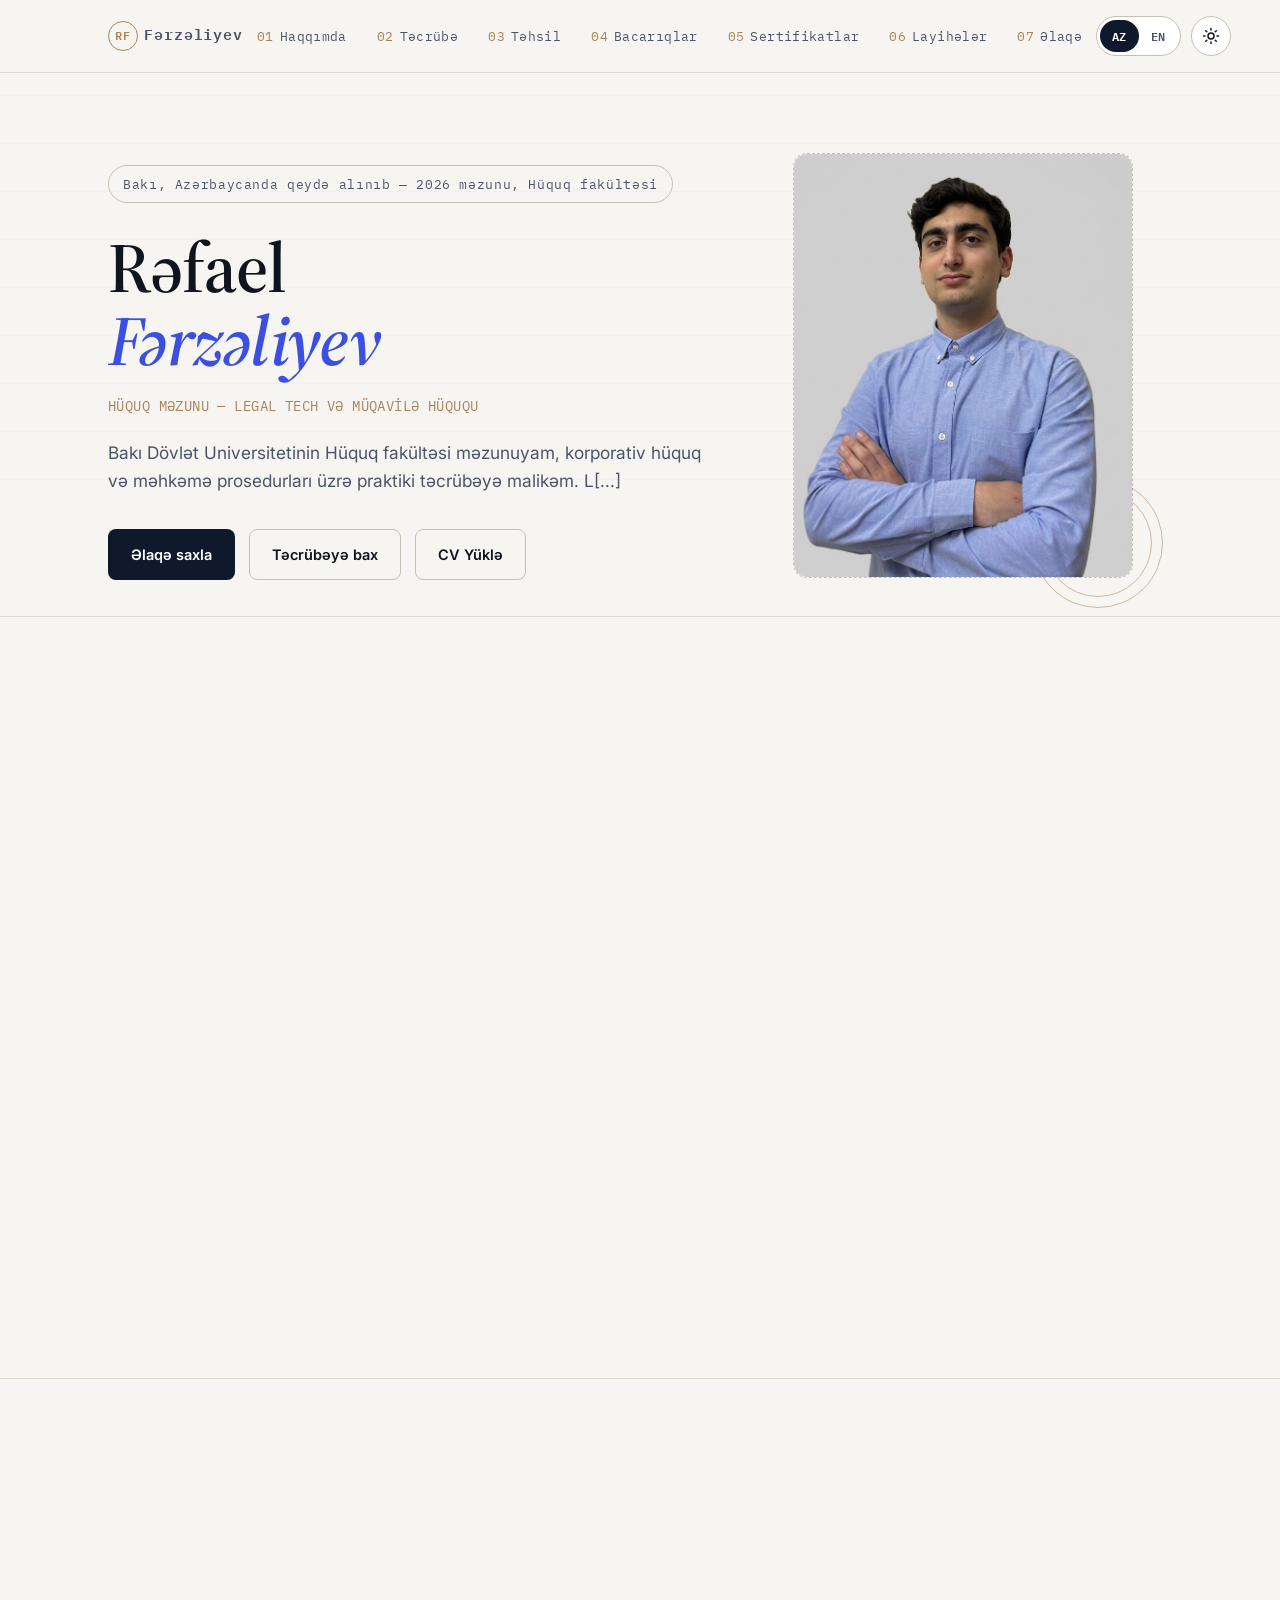
==== index.html @ 14c6e2da "Fix malformed SVG path in theme toggle" ====
<!doctype html>
<html lang="az">
<head>
<meta charset="UTF-8">
<meta name="viewport" content="width=device-width, initial-scale=1.0">
<title>Rəfael Fərzəliyev — Hüquq Məzunu və Legal Tech</title>
<meta name="description" content="Rəfael Fərzəliyev — Bakı Dövlət Universitetinin hüquq məzunu, korporativ hüquq və Legal Tech sahəsində təcrübəyə malikdir." id="meta-description">
<meta name="author" content="Rəfael Fərzəliyev">

<!-- Open Graph -->
<meta property="og:type" content="website">
<meta property="og:title" content="Rəfael Fərzəliyev — Hüquq Məzunu və Legal Tech" id="og-title">
<meta property="og:description" content="Bakı Dövlət Universitetinin hüquq məzunu — Legal Tech, müqavilə hüququ və hüquqi maarifləndirmə." id="og-description">
<meta property="og:image" content="./assets/images/og-cover.svg">
<meta property="og:locale" content="az_AZ">

<!-- Favicon -->
<link rel="icon" type="image/svg+xml" href="./assets/images/favicon.svg">

<!-- Fonts -->
<link rel="preconnect" href="https://fonts.googleapis.com">
<link rel="preconnect" href="https://fonts.gstatic.com" crossorigin>
<link href="https://fonts.googleapis.com/css2?family=Source+Serif+4:ital,wght@0,500;0,600;1,500&family=Inter:wght@400;500;600;700&family=IBM+Plex+Mono:wght@400;500;600&display=swap" rel="stylesheet">

<link rel="stylesheet" href="./assets/css/style.css">
</head>
<body data-theme="light">

<a class="skip-link" href="#main" data-i18n="skip">Məzmuna keç</a>

<!-- ============================= HEADER ============================= -->
<header class="site-header">
  <nav class="nav container" aria-label="Primary">
    <a href="#hero" class="brand" aria-label="Rəfael Fərzəliyev — ana səhifə">
      <span class="brand-mark" aria-hidden="true">RF</span>
      <span class="brand-name" data-i18n="hero.nameLast">Fərzəliyev</span>
    </a>

    <ul class="nav-links" id="nav-links">
      <li><a href="#about"><span class="num">01</span><span data-i18n="nav.about">Haqqımda</span></a></li>
      <li><a href="#experience"><span class="num">02</span><span data-i18n="nav.experience">Təcrübə</span></a></li>
      <li><a href="#education"><span class="num">03</span><span data-i18n="nav.education">Təhsil</span></a></li>
      <li><a href="#skills"><span class="num">04</span><span data-i18n="nav.skills">Bacarıqlar</span></a></li>
      <li><a href="#certifications"><span class="num">05</span><span data-i18n="nav.certifications">Sertifikatlar</span></a></li>
      <li><a href="#projects"><span class="num">06</span><span data-i18n="nav.projects">Layihələr</span></a></li>
      <li><a href="#contact"><span class="num">07</span><span data-i18n="nav.contact">Əlaqə</span></a></li>
    </ul>

    <div class="nav-actions">
      <div class="lang-toggle" role="group" aria-label="Dil seçimi" id="lang-toggle">
        <button type="button" class="lang-btn" data-lang="az" aria-pressed="true">AZ</button>
        <button type="button" class="lang-btn" data-lang="en" aria-pressed="false">EN</button>
      </div>
      <button class="theme-toggle" id="theme-toggle" data-i18n-aria="themeToggleLabel" aria-label="Tünd rejimi aç/bağla" aria-pressed="false">
        <svg class="icon-sun" viewBox="0 0 24 24" fill="none" stroke="currentColor" stroke-width="2" stroke-linecap="round"><circle cx="12" cy="12" r="4"/><path d="M12 2v2M12 20v2M4.93 4.93l1.41 1.41M17.66 17.66l1.41 1.41M2 12h2M20 12h2M4.93 19.07l1.41-1.41M17.66 6.34l1.41-1.41"/></svg>
        <svg class="icon-moon" viewBox="0 0 24 24" fill="none" stroke="currentColor" stroke-width="2" stroke-linecap="round"><path d="M21 12.8A9 9 0 1 1 11.2 3 7 7 0 0 0 21 12.8Z"/></svg>
      </button>
      <button class="menu-toggle" id="menu-toggle" data-i18n-aria="menuToggleLabel" aria-label="Menyunu aç" aria-expanded="false" aria-controls="mobile-nav">
        <svg viewBox="0 0 24 24" fill="none" stroke="currentColor" stroke-width="2" stroke-linecap="round"><path d="M4 7h16M4 12h16M4 17h16"/></svg>
      </button>
    </div>
  </nav>
  <ul class="mobile-nav" id="mobile-nav">
    <li><a href="#about"><span class="num">01</span><span data-i18n="nav.about">Haqqımda</span></a></li>
    <li><a href="#experience"><span class="num">02</span><span data-i18n="nav.experience">Təcrübə</span></a></li>
    <li><a href="#education"><span class="num">03</span><span data-i18n="nav.education">Təhsil</span></a></li>
    <li><a href="#skills"><span class="num">04</span><span data-i18n="nav.skills">Bacarıqlar</span></a></li>
    <li><a href="#certifications"><span class="num">05</span><span data-i18n="nav.certifications">Sertifikatlar</span></a></li>
    <li><a href="#projects"><span class="num">06</span><span data-i18n="nav.projects">Layihələr</span></a></li>
    <li><a href="#contact"><span class="num">07</span><span data-i18n="nav.contact">Əlaqə</span></a></li>
  </ul>
</header>

<main id="main">

  <!-- ============================= HERO ============================= -->
  <section class="hero" id="hero">
    <div class="container hero-grid">
      <div>
        <p class="docket"><span data-i18n="hero.docket">Bakı, Azərbaycanda qeydə alınıb — 2026 məzunu, Hüquq fakültəsi</span></p>
        <h1><span data-i18n="hero.nameFirst">Rəfael</span><br><em data-i18n="hero.nameLast">Fərzəliyev</em></h1>
        <p class="role" data-i18n="hero.role">HÜQUQ MƏZUNU — LEGAL TECH VƏ MÜQAVİLƏ HÜQUQU</p>
        <p class="lede" data-i18n="hero.lede">Bakı Dövlət Universitetinin Hüquq fakültəsi məzunuyam, korporativ hüquq və məhkəmə prosedurları üzrə praktiki təcrübəyə malikəm. L[...]</p>
        <div class="hero-cta">
          <a class="btn btn-primary" href="#contact" data-i18n="hero.ctaContact">Əlaqə saxla</a>
          <a class="btn btn-ghost" href="#experience" data-i18n="hero.ctaExperience">Təcrübəyə bax</a>
          <a class="btn btn-ghost" href="./assets/files/Rafael_Farzaliyev_CV.pdf" download data-i18n="hero.ctaDownload">CV Yüklə</a>
        </div>
      </div>
      <div class="hero-portrait">
        <div class="portrait-frame">
          <div class="placeholder-copy">
            <strong data-i18n="hero.portraitTitle">Şəkil üçün yer</strong>
            <span data-i18n="hero.portraitBody">assets/images/portrait.jpg faylını əlavə edin — şəkil avtomatik burda görünəcək</span>
          </div>
          <img class="portrait-img" src="./assets/images/portrait.jpg" alt="Rəfael Fərzəliyev" onerror="this.style.display='none';">
        </div>
        <div class="seal-ring" aria-hidden="true"></div>
      </div>
    </div>
  </section>

  <!-- ============================= ABOUT ============================= -->
  <section id="about">
    <div class="container">
      <div class="section-head reveal">
        <span class="clause" data-i18n="about.eyebrow">Maddə 01 — Bəyanat</span>
        <h2 data-i18n="about.title">Rəfael haqqında</h2>
      </div>
      <div class="about-grid">
        <div class="about-copy reveal">
          <p data-i18n="about.p1">Bakı Dövlət Universitetinin Hüquq fakültəsi məzunuyam, korporativ hüquq və məhkəmə prosedurları üzrə praktiki təcrübəyə malikəm. Legal Tech s[...]</p>
          <p data-i18n="about.p2">Praktiki təcrübəmə "Azərbaycan Dəmir Yolları" QSC-də hüquq təcrübəçisi kimi korporativ müqavilələrin hazırlanması, Bakı Ağır Cinayətlər M�[...]</p>
          <p data-i18n="about.p3">Formal hüquqi işdən əlavə, "Saniyəlik Hüquq" layihəsinin təsisçisiyəm — mürəkkəb Azərbaycan qanunvericiliyini vizual məzmuna çevirən ictimai [...]</p>
        </div>
        <div class="reveal">
          <div class="stat-card">
            <span class="label" data-i18n="about.stats[0].label">Təhsil</span>
            <span class="value" data-i18n="about.stats[0].value">Hüquqşünaslıq (Bakalavr), BDU</span>
          </div>
          <div class="stat-card">
            <span class="label" data-i18n="about.stats[1].label">İstiqamət</span>
            <span class="value" data-i18n="about.stats[1].value">Müqavilə Hüququ və Legal Tech</span>
          </div>
          <div class="stat-card">
            <span class="label" data-i18n="about.stats[2].label">Dillər</span>
            <span class="value" data-i18n="about.stats[2].value">Azərbaycan · İngilis · Türk · İspan</span>
          </div>
          <div class="stat-card">
            <span class="label" data-i18n="about.stats[3].label">Yer</span>
            <span class="value" data-i18n="about.stats[3].value">Bakı, Azərbaycan</span>
          </div>
        </div>
      </div>
    </div>
  </section>

  <!-- ============================= EXPERIENCE ============================= -->
  <section id="experience">
    <div class="container">
      <div class="section-head reveal">
        <span class="clause" data-i18n="experience.eyebrow">Maddə 02 — Qeyd</span>
        <h2 data-i18n="experience.title">Peşəkar Təcrübə</h2>
        <p data-i18n="experience.subtitle">Hüquqi təcrübələrimin, könüllülük fəaliyyətimin və məhkəmə prosesləri ilə tanışlığımın qısa xülasəsi.</p>
      </div>

      <div class="timeline reveal">
        <div class="timeline-item">
          <span class="period" data-i18n="experience.items[0].period">İyul 2026 — Hal-hazırda</span>
          <h3 data-i18n="experience.items[0].title">Təcrübəçi (Hüquq)</h3>
          <span class="org" data-i18n="experience.items[0].org">"Azərbaycan Dəmir Yolları" QSC</span>
          <ul>
            <li data-i18n="experience.items[0].bullets[0]">Korporativ müqavilələrin...</li>
            <li data-i18n="experience.items[0].bullets[1]">Normativ uyğunluğu...</li>
            <li data-i18n="experience.items[0].bullets[2]">Korporativ idarəetməyə...</li>
          </ul>
        </div>

        <div class="timeline-item">
          <span class="period" data-i18n="experience.items[1].period">Oktyabr 2024 — Mart 2025</span>
          <h3 data-i18n="experience.items[1].title">Könüllü</h3>
          <span class="org" data-i18n="experience.items[1].org">"Femida" Vəkillik Modulu</span>
          <ul>
            <li data-i18n="experience.items[1].bullets[0]">Vəkillik bacarıqları...</li>
            <li data-i18n="experience.items[1].bullets[1]">Real məhkəmə proseslərində...</li>
          </ul>
        </div>

        <div class="timeline-item">
          <span class="period" data-i18n="experience.items[2].period">Avqust 2024 — Sentyabr 2024</span>
          <h3 data-i18n="experience.items[2].title">Könüllü</h3>
          <span class="org" data-i18n="experience.items[2].org">Bakı Ağır Cinayətlər Məhkəməsi</span>
          <ul>
            <li data-i18n="experience.items[2].bullets[0]">Mürəkkəb cinayət mühakiməsi...</li>
            <li data-i18n="experience.items[2].bullets[1]">Məhkəmə sənədlərinin hazırlanmasına...</li>
          </ul>
        </div>
      </div>
    </div>
  </section>

  <!-- ============================= EDUCATION ============================= -->
  <section id="education">
    <div class="container">
      <div class="section-head reveal">
        <span class="clause" data-i18n="education.eyebrow">Maddə 03 — Baza</span>
        <h2 data-i18n="education.title">Təhsil</h2>
      </div>
      <div class="timeline reveal">
        <div class="timeline-item">
          <span class="period" data-i18n="education.items[0].period">2022 — 2026</span>
          <h3 data-i18n="education.items[0].title">Hüquqşünaslıq (Bakalavr)</h3>
          <span class="org" data-i18n="education.items[0].org">Bakı Dövlət Universiteti</span>
          <ul>
            <li data-i18n="education.items[0].bullets[0]">Mülki, cinayət və prosessual hüququn əsaslarını əhatə edən dörd illik Bakalavr proqramı.</li>
          </ul>
        </div>

        <div class="timeline-item">
          <span class="period" data-i18n="education.items[1].period">2026 — Hazırda</span>
          <h3 data-i18n="education.items[1].title">İnformasiya Hüququ</h3>
          <span class="org" data-i18n="education.items[1].org">Bakı Dövlət Universiteti</span>
          <ul>
            <li data-i18n="education.items[1].bullets[0]">İnformasiya hüququ sahəsində biliklərimi dərinləşdirməyə davam edirəm.</li>
          </ul>
        </div>
      </div>
    </div>
  </section>

  <!-- ============================= SKILLS ============================= -->
  <section id="skills">
    <div class="container">
      <div class="section-head reveal">
        <span class="clause" data-i18n="skills.eyebrow">Maddə 04 — Səlahiyyətlər</span>
        <h2 data-i18n="skills.title">Bacarıqlar</h2>
      </div>

      <div class="skills-grid">
        <div class="skill-card reveal">
          <h3 data-i18n="skills.categories[0].title">Hüquqi Bacarıqlar</h3>
          <ul>
            <li data-i18n="skills.categories[0].items[0]">Hüquqi Araşdırma və Sənədləşmə</li>
            <li data-i18n="skills.categories[0].items[1]">Müqavilə Hüququ</li>
            <li data-i18n="skills.categories[0].items[2]">Hüquqi Yazı</li>
          </ul>
        </div>

        <div class="skill-card reveal">
          <h3 data-i18n="skills.categories[1].title">Legal Tech və Proqramlar</h3>
          <ul>
            <li data-i18n="skills.categories[1].items[0]">Legal Tech (Hüquqi Texnologiyalar)</li>
            <li data-i18n="skills.categories[1].items[1]">AI (Süni İntellekt) Alətləri</li>
            <li data-i18n="skills.categories[1].items[2]">MS Office Paketi</li>
            <li data-i18n="skills.categories[1].items[3]">Data Analizi</li>
            <li data-i18n="skills.categories[1].items[4]">Python</li>
          </ul>
        </div>

        <div class="skill-card reveal">
          <h3 data-i18n="skills.languagesTitle">Dillər</h3>
          <ul>
            <li class="lang-bar-row"><span data-i18n="skills.languages[0].name">Azərbaycan dili</span><span class="lang-level" data-i18n="skills.languages[0].level">Ana dili</span></li>
            <li class="lang-bar-row"><span data-i18n="skills.languages[1].name">İngilis dili</span><span class="lang-level" data-i18n="skills.languages[1].level">C1 · Dinləmə C2</span></li>
            <li class="lang-bar-row"><span data-i18n="skills.languages[2].name">Türk dili</span><span class="lang-level" data-i18n="skills.languages[2].level">C1</span></li>
            <li class="lang-bar-row"><span data-i18n="skills.languages[3].name">İspan dili</span><span class="lang-level" data-i18n="skills.languages[3].level">A2</span></li>
            <li class="lang-bar-row"><span data-i18n="skills.languages[4].name">Rus dili</span><span class="lang-level" data-i18n="skills.languages[4].level">A1</span></li>
          </ul>
        </div>

        <div class="skill-card reveal">
          <h3 data-i18n="skills.categories[2].title">Peşəkar Bacarıqlar</h3>
          <ul>
            <li data-i18n="skills.categories[2].items[0]">Analitik Düşüncə</li>
            <li data-i18n="skills.categories[2].items[1]">İctimai Çıxış</li>
            <li data-i18n="skills.categories[2].items[2]">Komanda İşi</li>
            <li data-i18n="skills.categories[2].items[3]">Problem Həll Etmə</li>
          </ul>
        </div>
      </div>
    </div>
  </section>

  <!-- ============================= CERTIFICATIONS ============================= -->
  <section id="certifications">
    <div class="container">
      <div class="section-head reveal">
        <span class="clause" data-i18n="certifications.eyebrow">Maddə 05 — Sənədlər</span>
        <h2 data-i18n="certifications.title">Sertifikatlar</h2>
      </div>

      <div class="cert-list reveal">
        <div class="cert-card">
          <div class="cert-seal" aria-hidden="true" data-i18n="certifications.items[0].seal">YALE</div>
          <div>
            <h3 data-i18n="certifications.items[0].title">Amerika Müqavilə Hüququ I</h3>
            <span class="issuer" data-i18n="certifications.items[0].issuer">Yale Universiteti — Coursera vasitəsilə — İyun 2026</span>
            <p data-i18n="certifications.items[0].description">Müqavilələrin bağlanması...</p>
          </div>
        </div>
      </div>
    </div>
  </section>

  <!-- ============================= PROJECTS ============================= -->
  <section id="projects">
    <div class="container">
      <div class="section-head reveal">
        <span class="clause" data-i18n="projects.eyebrow">Maddə 06 — Təşəbbüs</span>
        <h2 data-i18n="projects.title">Layihələr</h2>
      </div>

      <div class="project-card reveal">
        <span class="clause" data-i18n="projects.tagline">Təsisçi və Kontent Yaradıcısı</span>
        <h3 data-i18n="projects.itemTitle">"Saniyəlik Hüquq"</h3>
        <p data-i18n="projects.description">Mürəkkəb Azərbaycan qanunvericiliyini "Hüquqi Dizayn" prinsipləri əsasında vizual məzmuna çevirdiyim ictimai hüquqi maarifləndirmə layihəm.</p>
        <div class="project-tags">
          <span data-i18n="projects.tags[0]">Hüquqi Dizayn</span>
          <span data-i18n="projects.tags[1]">Mülki Hüquq</span>
          <span data-i18n="projects.tags[2]">Əmək Hüquq</span>
---- assets/css/style.css ----
/* =========================================================================
   Rafael Farzaliyev — Portfolio
   Design language: a legal "case file" — statute-style clause numbers
   ("Maddə" / "Article"), docket-header eyebrows, and a hairline rule
   system borrowed from contracts and court filings. A classic, formal
   serif display for gravitas, a clean sans for reading, and a mono face
   for anything that behaves like a label, citation, or clause reference.
   ========================================================================= */

:root{
  /* ---- Color tokens (light / "paper") ---- */
  --paper:        #F7F5F1;
  --paper-raised: #FFFFFF;
  --ink:          #10141F;
  --ink-soft:     #4B5468;
  --line:         #DDD8CE;
  --line-strong:  #C6C0B2;
  --navy:         #10182B;
  --slate:        #47506B;
  --signal:       #3B4FE0;   /* soft blue accent */
  --signal-ink:   #2F3FC2;
  --brass:        #A9825A;  /* premium legal-seal brass */
  --brass-soft:   #E7D9C4;

  --bg: var(--paper);
  --bg-raised: var(--paper-raised);
  --text: var(--ink);
  --text-soft: var(--ink-soft);
  --rule: var(--line);
  --rule-strong: var(--line-strong);
  --accent: var(--signal);
  --accent-ink: var(--signal-ink);
  --seal: var(--brass);
  --seal-soft: var(--brass-soft);
  --shadow: 0 1px 2px rgba(16,20,31,0.04), 0 8px 24px rgba(16,20,31,0.06);
  --shadow-lg: 0 4px 10px rgba(16,20,31,0.06), 0 24px 48px rgba(16,20,31,0.10);

  --font-display: 'Source Serif 4', 'Georgia', serif;
  --font-body: 'Inter', -apple-system, BlinkMacSystemFont, 'Segoe UI', sans-serif;
  --font-mono: 'IBM Plex Mono', 'SFMono-Regular', Consolas, monospace;

  --container: 1120px;
  --radius: 10px;
  --transition: 220ms cubic-bezier(.4,0,.2,1);
}

[data-theme="dark"]{
  --bg: #0B0F1A;
  --bg-raised: #121729;
  --text: #EDEAE2;
  --text-soft: #A8AEC2;
  --rule: #262C42;
  --rule-strong: #34394F;
  --accent: #8393FF;
  --accent-ink: #A4B0FF;
  --seal: #C9A876;
  --seal-soft: #2A2418;
  --shadow: 0 1px 2px rgba(0,0,0,0.3), 0 8px 24px rgba(0,0,0,0.35);
  --shadow-lg: 0 4px 10px rgba(0,0,0,0.35), 0 24px 48px rgba(0,0,0,0.5);
}

*, *::before, *::after{ box-sizing: border-box; }
html{ scroll-behavior: smooth; }
@media (prefers-reduced-motion: reduce){
  html{ scroll-behavior: auto; }
  *, *::before, *::after{ animation-duration: 0.01ms !important; animation-iteration-count: 1 !important; transition-duration: 0.01ms !important; scroll-behavior: auto !important; }
}

body{
  margin: 0;
  background: var(--bg);
  color: var(--text);
  font-family: var(--font-body);
  font-size: 16px;
  line-height: 1.6;
  transition: background var(--transition), color var(--transition);
  -webkit-font-smoothing: antialiased;
}

img{ max-width: 100%; display: block; }
a{ color: inherit; text-decoration: none; }
ul{ list-style: none; margin: 0; padding: 0; }
button{ font-family: inherit; cursor: pointer; }

.container{
  max-width: var(--container);
  margin: 0 auto;
  padding: 0 28px;
}

::selection{ background: var(--seal); color: var(--paper); }
[data-theme="dark"] ::selection{ background: var(--seal); color: var(--bg); }

/* Focus visibility */
a:focus-visible, button:focus-visible, input:focus-visible{
  outline: 2px solid var(--accent);
  outline-offset: 3px;
  border-radius: 4px;
}

/* ---------------------------------------------------------------------
   Skip link
   --------------------------------------------------------------------- */
.skip-link{
  position: absolute;
  left: 12px;
  top: -60px;
  background: var(--accent);
  color: #fff;
  padding: 10px 16px;
  border-radius: 6px;
  z-index: 1000;
  transition: top var(--transition);
}
.skip-link:focus{ top: 12px; }

/* ---------------------------------------------------------------------
   Eyebrow / clause labels — the signature motif
   --------------------------------------------------------------------- */
.clause{
  font-family: var(--font-mono);
  font-size: 12.5px;
  letter-spacing: 0.08em;
  text-transform: uppercase;
  color: var(--seal);
  display: inline-flex;
  align-items: center;
  gap: 8px;
}
.clause::before{
  content: "";
  width: 22px;
  height: 1px;
  background: var(--seal);
  display: inline-block;
}

/* ---------------------------------------------------------------------
   Header / Navigation
   --------------------------------------------------------------------- */
.site-header{
  position: fixed;
  top: 0; left: 0; right: 0;
  z-index: 100;
  backdrop-filter: blur(14px) saturate(140%);
  -webkit-backdrop-filter: blur(14px) saturate(140%);
  background: color-mix(in srgb, var(--bg) 78%, transparent);
  border-bottom: 1px solid var(--rule);
  transition: background var(--transition), border-color var(--transition);
}
.nav{
  display: flex;
  align-items: center;
  justify-content: space-between;
  height: 72px;
}
.brand{
  font-family: var(--font-mono);
  font-weight: 600;
  font-size: 15px;
  letter-spacing: 0.06em;
  display: flex;
  align-items: baseline;
  gap: 6px;
}
.brand .brand-mark{
  border: 1px solid var(--seal);
  color: var(--seal);
  width: 30px; height: 30px;
  border-radius: 50%;
  display: inline-flex;
  align-items: center;
  justify-content: center;
  font-size: 12px;
}
.brand .brand-name{ display:none; }
@media (min-width: 560px){
  .brand .brand-name{ display:inline; color: var(--text-soft); }
}

.nav-links{
  display: none;
  align-items: center;
  gap: 2px;
}
@media (min-width: 900px){
  .nav-links{ display: flex; }
}
.nav-links a{
  font-family: var(--font-mono);
  font-size: 12.5px;
  letter-spacing: 0.03em;
  color: var(--text-soft);
  padding: 10px 14px;
  border-radius: 6px;
  position: relative;
  transition: color var(--transition);
}
.nav-links a span.num{ color: var(--seal); margin-right: 6px; }
.nav-links a:hover{ color: var(--text); }
.nav-links a.active{ color: var(--accent); }
.nav-links a.active::after{
  content: "";
  position: absolute;
  left: 14px; right: 14px; bottom: 6px;
  height: 1px;
  background: var(--accent);
}

.nav-actions{ display: flex; align-items: center; gap: 10px; }

.lang-toggle{
  display: flex;
  align-items: center;
  border: 1px solid var(--rule-strong);
  border-radius: 999px;
  padding: 3px;
  background: var(--bg-raised);
}
.lang-btn{
  border: none;
  background: transparent;
  color: var(--text-soft);
  font-family: var(--font-mono);
  font-size: 11.5px;
  font-weight: 600;
  letter-spacing: 0.03em;
  padding: 6px 12px;
  border-radius: 999px;
  transition: background var(--transition), color var(--transition);
}
.lang-btn[aria-pressed="true"]{
  background: var(--navy);
  color: #fff;
}
[data-theme="dark"] .lang-btn[aria-pressed="true"]{
  background: var(--accent);
  color: #0B0F1A;
}
.lang-btn:hover{ color: var(--text); }
.lang-btn[aria-pressed="true"]:hover{ color: inherit; }

.theme-toggle{
  width: 40px; height: 40px;
  border-radius: 50%;
  border: 1px solid var(--rule-strong);
  background: var(--bg-raised);
  color: var(--text);
  display: flex; align-items: center; justify-content: center;
  transition: transform var(--transition), border-color var(--transition);
}
.theme-toggle:hover{ transform: rotate(-14deg); }
.theme-toggle svg{ width: 18px; height: 18px; }
.theme-toggle .icon-moon{ display: none; }
[data-theme="dark"] .theme-toggle .icon-sun{ display: none; }
[data-theme="dark"] .theme-toggle .icon-moon{ display: block; }

.menu-toggle{
  display: flex;
  width: 40px; height: 40px;
  border-radius: 50%;
  border: 1px solid var(--rule-strong);
  background: var(--bg-raised);
  align-items: center; justify-content: center;
}
@media (min-width: 900px){ .menu-toggle{ display: none; } }
.menu-toggle svg{ width: 18px; height: 18px; }

.mobile-nav{
  display: none;
  flex-direction: column;
  border-top: 1px solid var(--rule);
  background: var(--bg);
}
.mobile-nav.open{ display: flex; }
.mobile-nav a{
  font-family: var(--font-mono);
  font-size: 13px;
  padding: 14px 28px;
  border-bottom: 1px solid var(--rule);
  color: var(--text-soft);
}
.mobile-nav a span.num{ color: var(--seal); margin-right: 8px; }
@media (min-width: 900px){ .mobile-nav{ display: none !important; } }

/* ---------------------------------------------------------------------
   Hero
   --------------------------------------------------------------------- */
.hero{
  position: relative;
  padding: 152px 0 36px;
  overflow: hidden;
}
.hero::before{
  content:"";
  position:absolute;
  inset: 0;
  background-image:
    repeating-linear-gradient(180deg, transparent 0, transparent 47px, color-mix(in srgb, var(--rule) 55%, transparent) 48px);
  mask-image: linear-gradient(180deg, transparent, black 18%, black 70%, transparent);
  -webkit-mask-image: linear-gradient(180deg, transparent, black 18%, black 70%, transparent);
  opacity: 0.5;
  pointer-events: none;
}
.hero-grid{
  position: relative;
  display: grid;
  grid-template-columns: 1fr;
  gap: 48px;
  align-items: center;
}
@media (min-width: 940px){
  .hero-grid{ grid-template-columns: 1.3fr 0.9fr; gap: 40px; }
}

.docket{
  font-family: var(--font-mono);
  font-size: 12.5px;
  color: var(--text-soft);
  letter-spacing: 0.05em;
  border: 1px solid var(--rule-strong);
  display: inline-block;
  padding: 8px 14px;
  border-radius: 999px;
  margin-bottom: 28px;
  opacity: 0;
  animation: fade-up 700ms ease-out forwards;
}
.docket b{ color: var(--seal); font-weight: 600; }

.hero h1{
  font-family: var(--font-display);
  font-weight: 600;
  font-size: clamp(2.6rem, 6vw, 4.4rem);
  line-height: 1.04;
  letter-spacing: -0.01em;
  margin: 0 0 18px;
  opacity: 0;
  animation: fade-up 800ms ease-out 90ms forwards;
}
.hero h1 em{
  font-style: italic;
  color: var(--accent);
}
.hero .role{
  font-family: var(--font-mono);
  font-size: 14px;
  color: var(--seal);
  letter-spacing: 0.03em;
  margin-bottom: 22px;
  opacity: 0;
  animation: fade-up 800ms ease-out 160ms forwards;
}
.hero p.lede{
  max-width: 54ch;
  color: var(--text-soft);
  font-size: 1.08rem;
  margin: 0 0 34px;
  opacity: 0;
  animation: fade-up 800ms ease-out 220ms forwards;
}
.hero-cta{
  display: flex;
  flex-wrap: wrap;
  gap: 14px;
  opacity: 0;
  animation: fade-up 800ms ease-out 280ms forwards;
}

.btn{
  display: inline-flex;
  align-items: center;
  gap: 8px;
  padding: 13px 22px;
  border-radius: 8px;
  font-size: 14.5px;
  font-weight: 600;
  border: 1px solid transparent;
  transition: transform var(--transition), background var(--transition), border-color var(--transition), color var(--transition);
}
.btn:hover{ transform: translateY(-2px); }
.btn-primary{ background: var(--navy); color: #fff; }
[data-theme="dark"] .btn-primary{ background: var(--accent); color: #0B0F1A; }
.btn-primary:hover{ background: var(--accent-ink); }
[data-theme="dark"] .btn-primary:hover{ background: var(--accent); filter: brightness(1.08); }
.btn-ghost{ border-color: var(--rule-strong); color: var(--text); background: transparent; }
.btn-ghost:hover{ border-color: var(--seal); color: var(--seal); }

.hero-portrait{
  position: relative;
  justify-self: center;
  opacity: 0;
  animation: fade-up 900ms ease-out 200ms forwards;
}
.portrait-frame{
  width: min(340px, 78vw);
  aspect-ratio: 4/5;
  border-radius: 14px;
  border: 1px dashed var(--rule-strong);
  background: var(--bg-raised);
  display: flex;
  align-items: center;
  justify-content: center;
  position: relative;
  overflow: hidden;
}
.portrait-frame .placeholder-copy{
  position: absolute;
  inset: 0;
  display: flex;
  flex-direction: column;
  align-items: center;
  justify-content: center;
  text-align: center;
  padding: 24px;
  color: var(--text-soft);
  font-size: 13px;
}
.portrait-frame .placeholder-copy strong{
  display:block;
  font-family: var(--font-mono);
  color: var(--seal);
  margin-bottom: 8px;
  font-size: 12px;
  letter-spacing: 0.05em;
}
.portrait-img{
  position: absolute;
  inset: 0;
  width: 100%;
  height: 100%;
  object-fit: cover;
  z-index: 2;
}
.seal-ring{
  position: absolute;
  bottom: -30px;
  right: -30px;
  width: 130px; height: 130px;
  border-radius: 50%;
  border: 1px solid var(--seal);
  opacity: 0.55;
}
.seal-ring::before{
  content:"";
  position:absolute; inset: 10px;
  border-radius: 50%;
  border: 1px solid var(--seal);
}

@keyframes fade-up{
  from{ opacity: 0; transform: translateY(18px); }
  to{ opacity: 1; transform: translateY(0); }
}

/* ---------------------------------------------------------------------
   Section scaffolding
   --------------------------------------------------------------------- */
section{ padding: 72px 0; border-top: 1px solid var(--rule); }
.hero{ border-top: none; }
section[id]{ scroll-margin-top: 88px; }
.section-head{ margin-bottom: 52px; max-width: 62ch; }
.section-head h2{
  font-family: var(--font-display);
  font-size: clamp(1.8rem, 3.4vw, 2.5rem);
  font-weight: 600;
  margin: 14px 0 0;
  letter-spacing: -0.01em;
}
.section-head p{
  color: var(--text-soft);
  margin-top: 14px;
  font-size: 1.02rem;
}

.reveal{
  opacity: 0;
  transform: translateY(24px);
  transition: opacity 700ms var(--transition), transform 700ms var(--transition);
}
.reveal.is-visible{ opacity: 1; transform: translateY(0); }

/* ---------------------------------------------------------------------
   About
   --------------------------------------------------------------------- */
.about-grid{
  display: grid;
  grid-template-columns: 1fr;
  gap: 40px;
}
@media (min-width: 860px){
  .about-grid{ grid-template-columns: 1.5fr 1fr; }
}
.about-copy p{ font-size: 1.05rem; color: var(--text-soft); margin: 0 0 18px; }
.about-copy p strong{ color: var(--text); font-weight: 600; }

.stat-card{
  background: var(--bg-raised);
  border: 1px solid var(--rule);
  border-radius: var(--radius);
  padding: 20px 22px;
  margin-bottom: 14px;
  box-shadow: var(--shadow);
}
.stat-card .label{
  font-family: var(--font-mono);
  font-size: 11.5px;
  color: var(--seal);
  letter-spacing: 0.06em;
  text-transform: uppercase;
  margin-bottom: 6px;
  display:block;
}
.stat-card .value{ font-family: var(--font-display); font-size: 1.35rem; font-weight: 600; }

/* ---------------------------------------------------------------------
   Timeline (Experience + Education)
   --------------------------------------------------------------------- */
.timeline{
  position: relative;
  border-left: 1px solid var(--rule);
  margin-left: 6px;
  padding-left: 40px;
}
.timeline-item{
  position: relative;
  padding-bottom: 46px;
}
.timeline-item:last-child{ padding-bottom: 0; }
.timeline-item::before{
  content: "";
  position: absolute;
  left: -46px;
  top: 4px;
  width: 11px; height: 11px;
  border-radius: 50%;
  background: var(--bg);
  border: 2px solid var(--seal);
}
.timeline-item .period{
  font-family: var(--font-mono);
  font-size: 12px;
  color: var(--seal);
  letter-spacing: 0.04em;
  margin-bottom: 6px;
  display: block;
}
.timeline-item h3{
  font-family: var(--font-display);
  font-size: 1.3rem;
  margin: 0 0 4px;
  font-weight: 600;
}
.timeline-item .org{
  color: var(--text-soft);
  font-size: 0.95rem;
  margin-bottom: 12px;
  display: block;
}
.timeline-item ul{ margin-top: 10px; }
.timeline-item li{
  position: relative;
  padding-left: 18px;
  color: var(--text-soft);
  margin-bottom: 8px;
  font-size: 0.98rem;
}
.timeline-item li::before{
  content: "—";
  position: absolute; left: 0; top: 0;
  color: var(--seal);
}

/* ---------------------------------------------------------------------
   Skills
   --------------------------------------------------------------------- */
.skills-grid{
  display: grid;
  grid-template-columns: 1fr;
  gap: 22px;
}
@media (min-width: 700px){
  .skills-grid{ grid-template-columns: repeat(2, 1fr); }
}
@media (min-width: 1040px){
  .skills-grid{ grid-template-columns: repeat(4, 1fr); }
}
.skill-card{
  background: var(--bg-raised);
  border: 1px solid var(--rule);
  border-radius: var(--radius);
  padding: 26px 24px;
  box-shadow: var(--shadow);
  transition: transform var(--transition), border-color var(--transition);
}
.skill-card:hover{ transform: translateY(-4px); border-color: var(--seal); }
.skill-card h3{
  font-family: var(--font-mono);
  font-size: 12.5px;
  text-transform: uppercase;
  letter-spacing: 0.06em;
  color: var(--seal);
  margin: 0 0 16px;
}
.skill-card ul li{
  padding: 7px 0;
  border-bottom: 1px solid var(--rule);
  font-size: 0.95rem;
  color: var(--text-soft);
}
.skill-card ul li:last-child{ border-bottom: none; }

.lang-bar-row{
  display: flex; align-items: center; justify-content: space-between; gap: 10px;
}
.lang-level{
  font-family: var(--font-mono);
  font-size: 11px;
  color: var(--text-soft);
  border: 1px solid var(--rule-strong);
  border-radius: 999px;
  padding: 2px 9px;
}

/* ---------------------------------------------------------------------
   Certifications
   --------------------------------------------------------------------- */
.cert-list{ display: grid; gap: 18px; }
.cert-card{
  display: grid;
  grid-template-columns: auto 1fr;
  gap: 20px;
  align-items: flex-start;
  background: var(--bg-raised);
  border: 1px solid var(--rule);
  border-radius: var(--radius);
  padding: 26px;
  box-shadow: var(--shadow);
}
.cert-seal{
  width: 52px; height: 52px;
  border-radius: 50%;
  border: 1px solid var(--seal);
  display: flex; align-items:center; justify-content:center;
  color: var(--seal);
  font-family: var(--font-mono);
  font-size: 11px;
  flex-shrink: 0;
}
.cert-card h3{ font-family: var(--font-display); font-size: 1.25rem; margin: 0 0 4px; font-weight: 600; }
.cert-card .issuer{
  font-family: var(--font-mono);
  font-size: 12px;
  color: var(--seal);
  margin-bottom: 10px;
  display: block;
}
.cert-card p{ color: var(--text-soft); margin: 0; font-size: 0.96rem; }

/* ---------------------------------------------------------------------
   Projects
   --------------------------------------------------------------------- */
.project-card{
  background: var(--bg-raised);
  border: 1px solid var(--rule);
  border-radius: var(--radius);
  padding: 34px;
  box-shadow: var(--shadow-lg);
}
.project-card .clause{ margin-bottom: 18px; }
.project-card h3{
  font-family: var(--font-display);
  font-size: 1.9rem;
  margin: 0 0 14px;
  font-weight: 600;
}
.project-card > p{ color: var(--text-soft); max-width: 62ch; margin-bottom: 22px; }
.project-tags{ display: flex; flex-wrap: wrap; gap: 10px; margin-bottom: 22px; }
.project-tags span{
  font-family: var(--font-mono);
  font-size: 11.5px;
  color: var(--text-soft);
  border: 1px solid var(--rule-strong);
  padding: 5px 11px;
  border-radius: 999px;
}
.project-card ul{ display: grid; gap: 10px; }
.project-card ul li{
  position: relative;
  padding-left: 20px;
  color: var(--text-soft);
  font-size: 0.98rem;
}
.project-card ul li::before{
  content: "—"; position: absolute; left: 0; color: var(--seal);
}

.projects-empty{
  text-align: center;
  border: 1px dashed var(--rule-strong);
  border-radius: var(--radius);
  padding: 48px;
  color: var(--text-soft);
  font-family: var(--font-mono);
  font-size: 13px;
  letter-spacing: 0.04em;
}

/* ---------------------------------------------------------------------
   Contact
   --------------------------------------------------------------------- */
.contact-panel{
  background: var(--bg-raised);
  color: var(--text);
  border: 1px solid var(--rule);
  border-radius: 16px;
  padding: 56px;
  display: grid;
  gap: 36px;
  grid-template-columns: 1fr;
  position: relative;
  overflow: hidden;
  box-shadow: var(--shadow-lg);
}
@media (min-width: 860px){
  .contact-panel{ grid-template-columns: 1.2fr 1fr; }
}
.contact-panel h2{
  font-family: var(--font-display);
  font-size: clamp(1.9rem, 3.2vw, 2.6rem);
  margin: 14px 0 16px;
  font-weight: 600;
}
.contact-panel > div > p{ color: var(--text-soft); max-width: 48ch; }
.contact-panel .clause{ color: var(--seal); }
.contact-panel .clause::before{ background: var(--seal); }

.contact-list{ display: grid; gap: 14px; align-content: start; }
.contact-list a{
  display: flex;
  align-items: center;
  gap: 14px;
  padding: 16px 18px;
  border: 1px solid var(--rule-strong);
  border-radius: 10px;
  transition: border-color var(--transition), background var(--transition);
  font-size: 0.95rem;
}
.contact-list a:hover{ border-color: var(--seal); }
.contact-list a svg{ width: 19px; height: 19px; flex-shrink: 0; color: var(--seal); }
.contact-list a .clabel{ font-family: var(--font-mono); font-size: 10.5px; text-transform: uppercase; letter-spacing: 0.06em; color: var(--text-soft); display:block; margin-bottom: 2px; }

/* ---------------------------------------------------------------------
   Footer
   --------------------------------------------------------------------- */
.site-footer{
  padding: 32px 0 48px;
  text-align: center;
}
.site-footer p{
  font-family: var(--font-mono);
  font-size: 12px;
  color: var(--text-soft);
  letter-spacing: 0.03em;
}
.site-footer a{ color: var(--seal); }

/* ---------------------------------------------------------------------
   Mobile refinements
   --------------------------------------------------------------------- */
@media (max-width: 480px){
  .container{ padding: 0 18px; }

  .hero{ padding: 116px 0 44px; }
  .hero h1{ font-size: clamp(2.1rem, 9vw, 3rem); }
  .hero .role{ font-size: 12px; }
  .hero p.lede{ font-size: 1rem; }
  .docket{ font-size: 11px; padding: 7px 12px; }
  .hero-cta{ gap: 10px; }
  .btn{ padding: 12px 18px; font-size: 13.5px; }

  section{ padding: 64px 0; }
  .section-head{ margin-bottom: 36px; }

  .nav{ height: 64px; }
  .nav-actions{ gap: 6px; }
  .lang-btn{ padding: 5px 9px; font-size: 11px; }
  .theme-toggle, .menu-toggle{ width: 36px; height: 36px; }
  .theme-toggle svg, .menu-toggle svg{ width: 16px; height: 16px; }
  .brand{ font-size: 13px; }
  .brand .brand-mark{ width: 26px; height: 26px; font-size: 11px; }

  .timeline{ padding-left: 28px; margin-left: 2px; }
  .timeline-item::before{ left: -34px; }
  .timeline-item{ padding-bottom: 34px; }

  .stat-card{ padding: 16px 18px; }
  .skill-card{ padding: 20px 18px; }
  .cert-card{ padding: 20px; gap: 14px; }
  .project-card{ padding: 24px 20px; }
  .contact-panel{ padding: 28px 20px; }
  .contact-list a{ padding: 14px; }
}
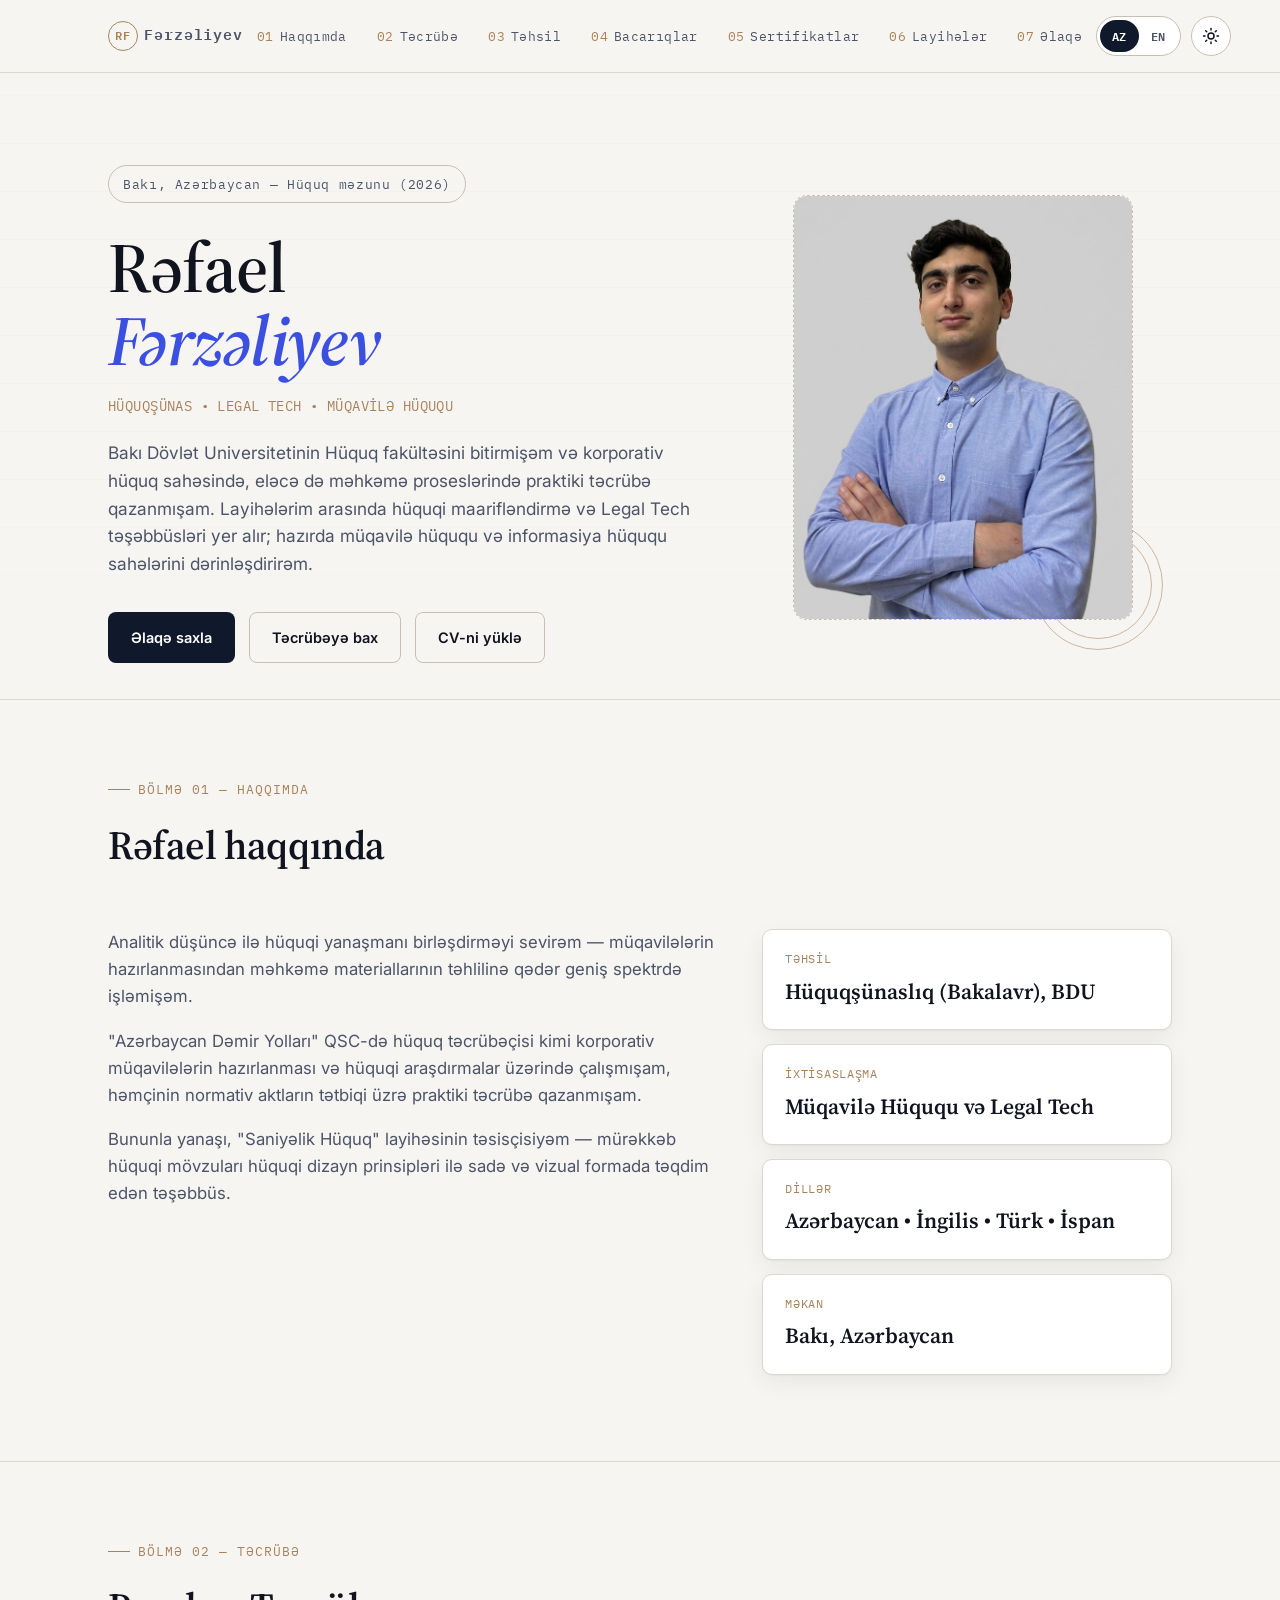
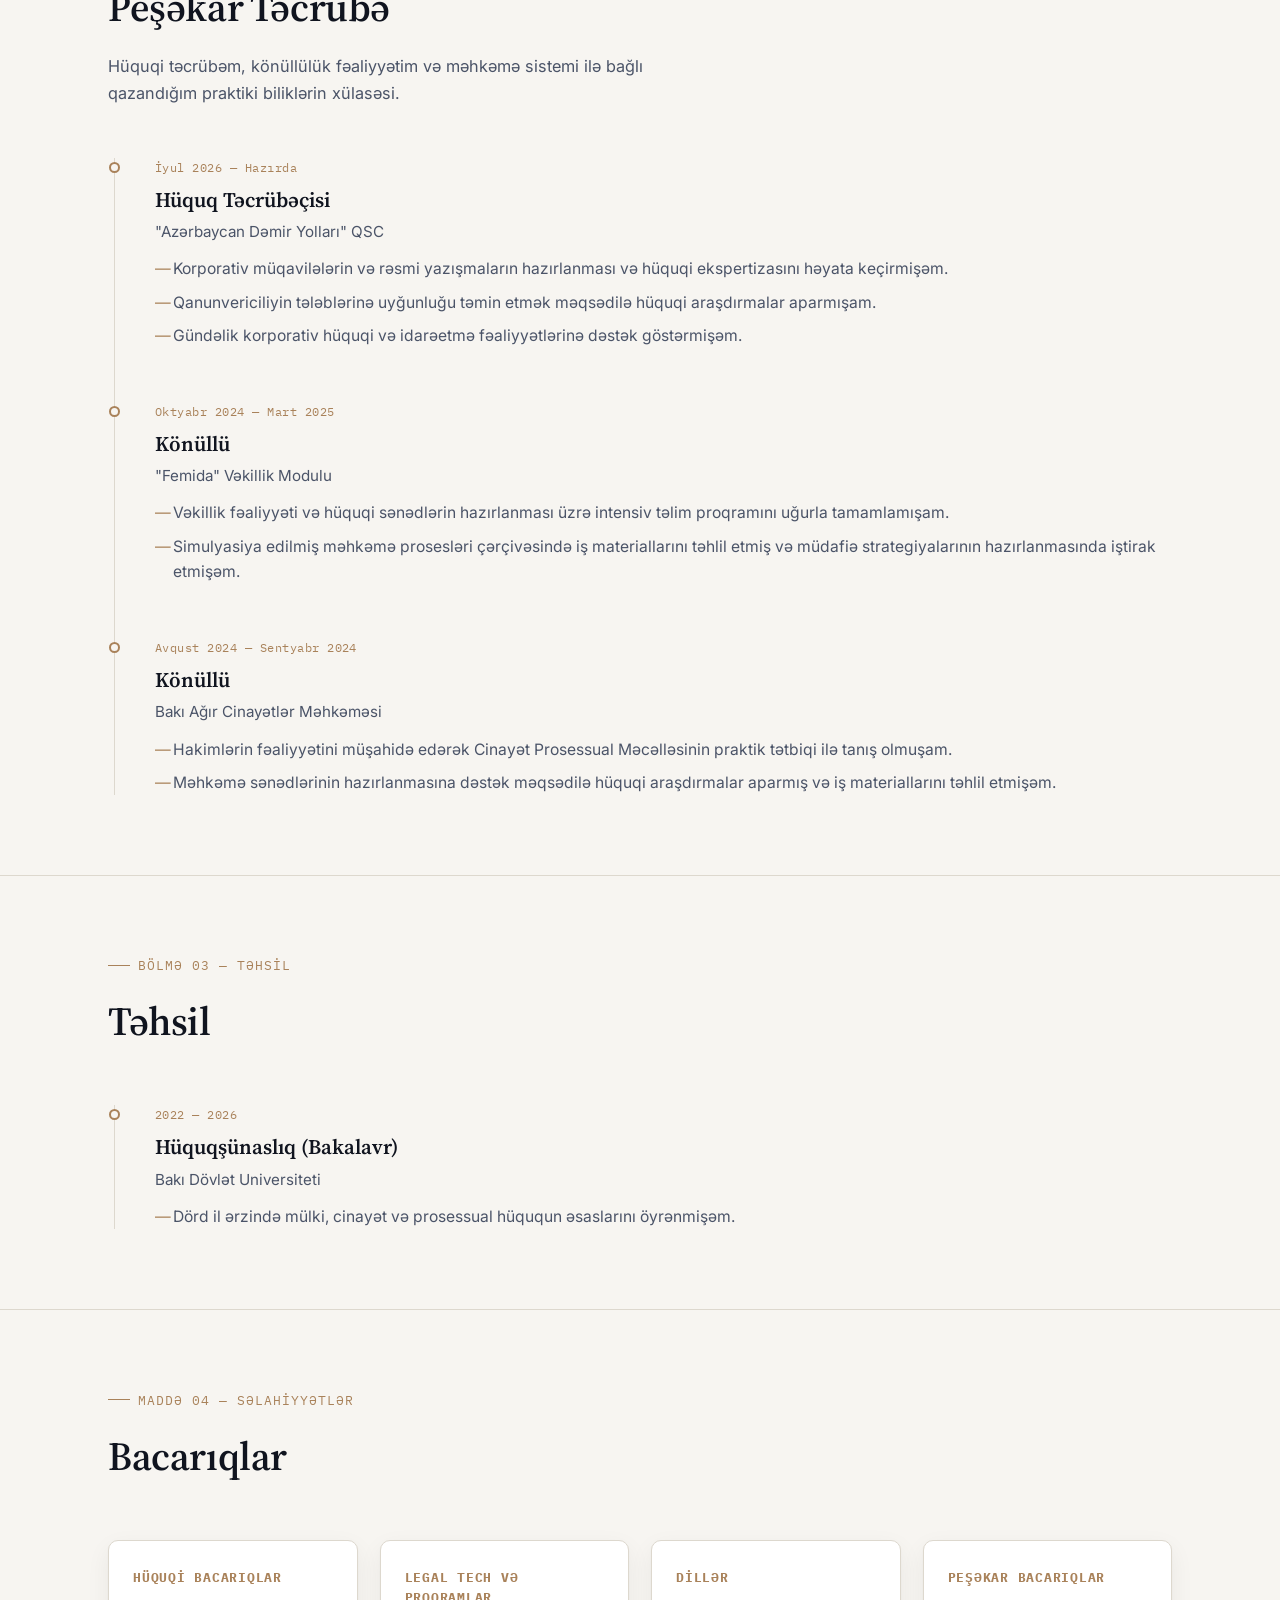
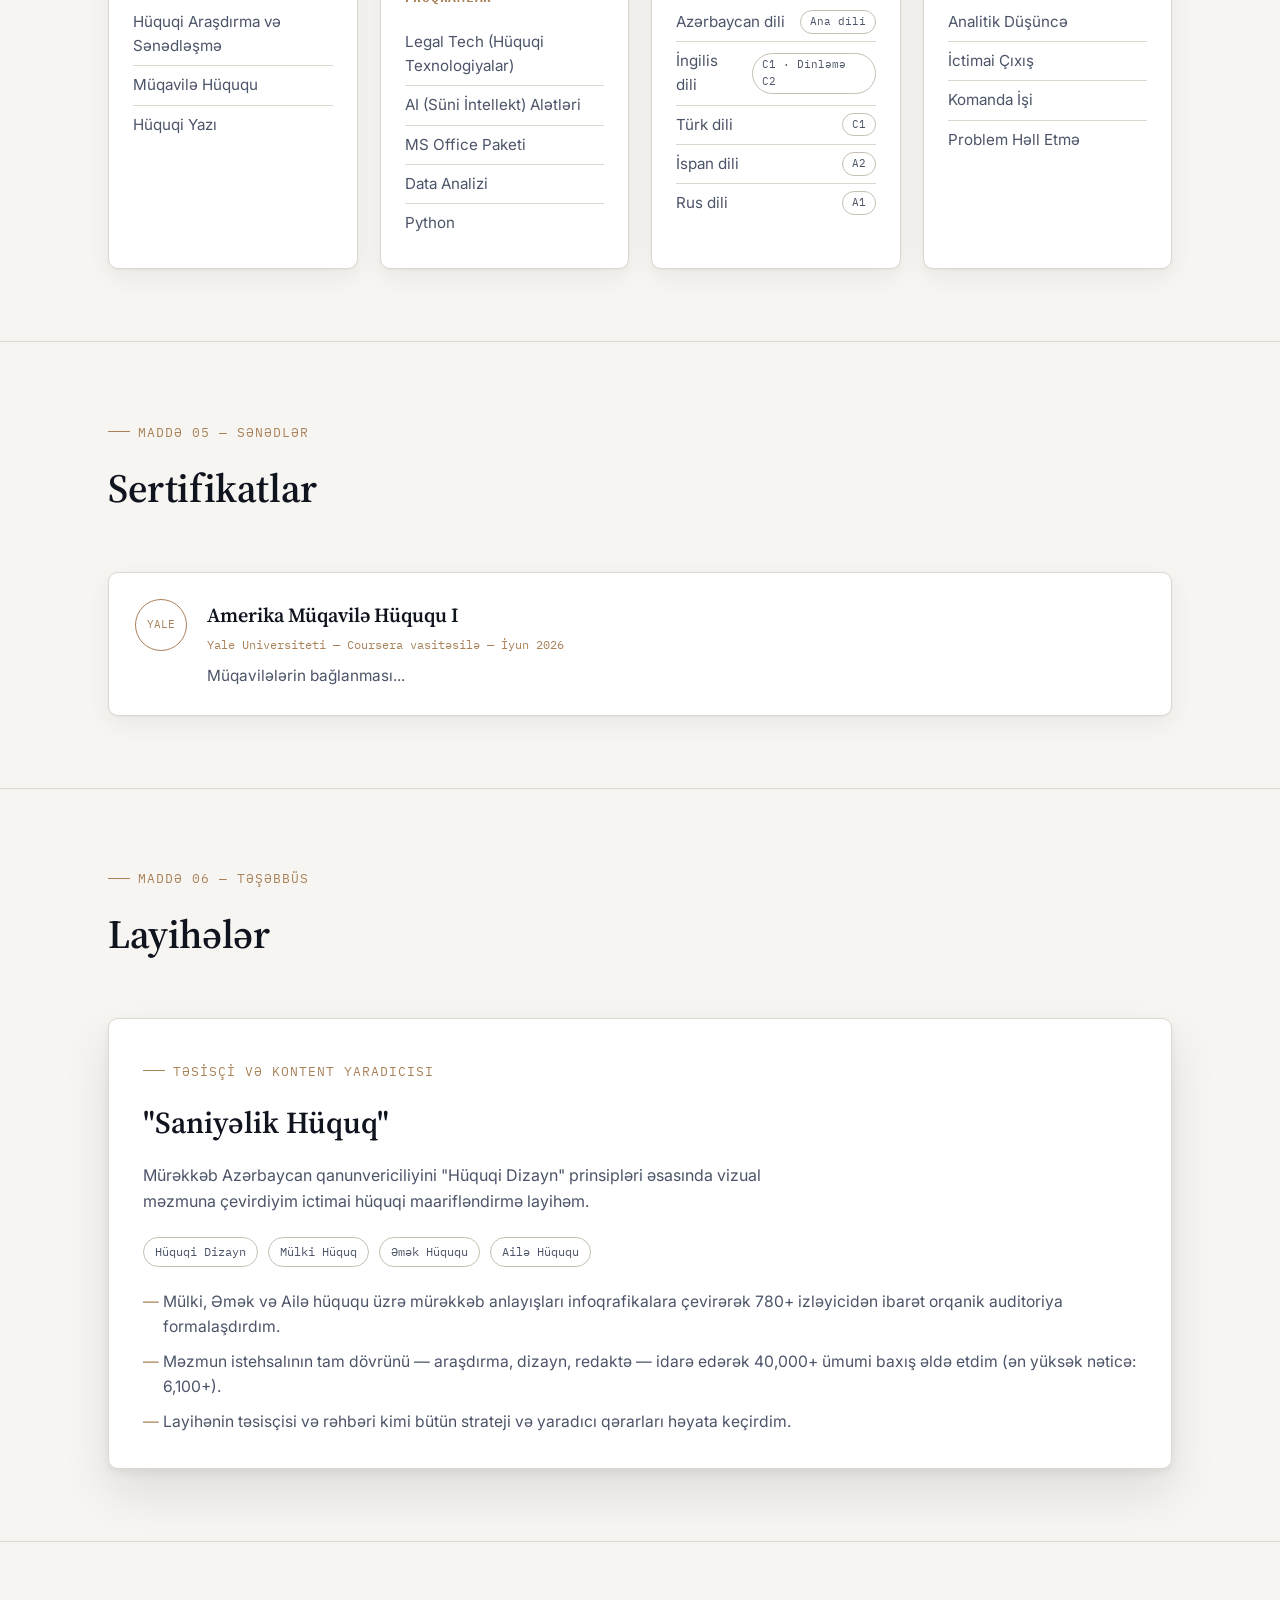
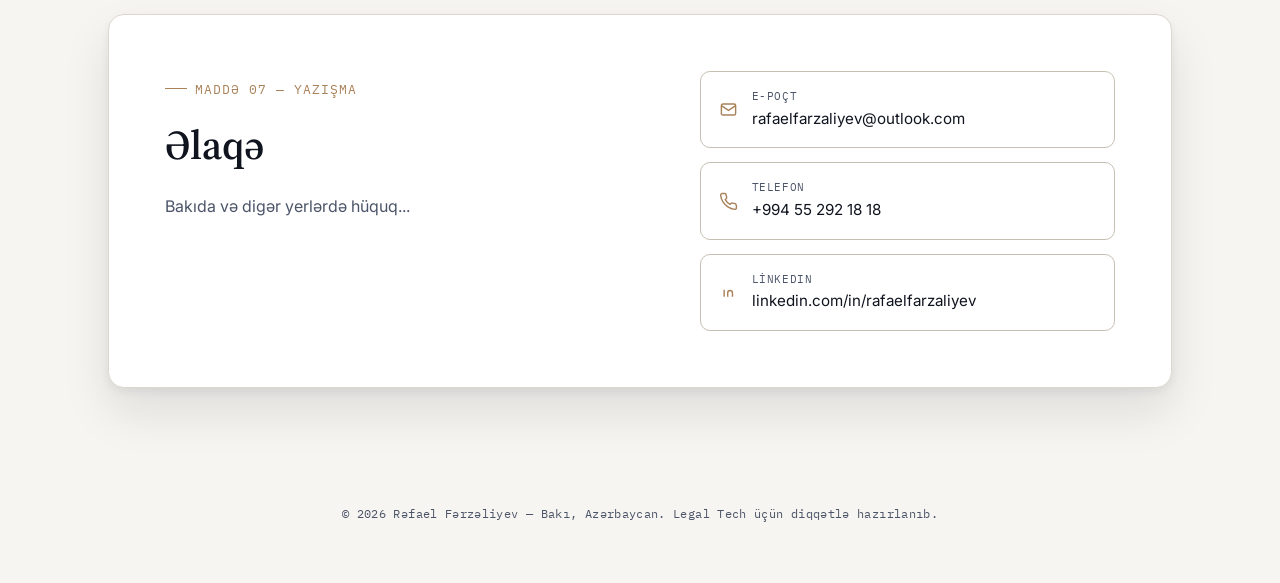
==== commit 4379d357: "Update index.html" ====
--- a/index.html
+++ b/index.html
@@ -52,7 +52,7 @@
         <button type="button" class="lang-btn" data-lang="en" aria-pressed="false">EN</button>
       </div>
       <button class="theme-toggle" id="theme-toggle" data-i18n-aria="themeToggleLabel" aria-label="Tünd rejimi aç/bağla" aria-pressed="false">
-        <svg class="icon-sun" viewBox="0 0 24 24" fill="none" stroke="currentColor" stroke-width="2" stroke-linecap="round"><circle cx="12" cy="12" r="4"/><path d="M12 2v2M12 20v2M4.93 4.93l1.41 1.41M17.66 17.66l1.41 1.41M2 12h2M20 12h2M4.93 19.07l1.41-1.41M17.66 6.34l1.41-1.41"/></svg>
+        <svg class="icon-sun" viewBox="0 0 24 24" fill="none" stroke="currentColor" stroke-width="2" stroke-linecap="round"><circle cx="12" cy="12" r="4"/><path d="M12 2v2M12 20v2M4.9 4.9l1.4 1.4M17.7 17.7l1.4 1.4M2 12h2M20 12h2M4.9 19.1l1.4-1.4M17.7 6.3l1.4-1.4"/></svg>
         <svg class="icon-moon" viewBox="0 0 24 24" fill="none" stroke="currentColor" stroke-width="2" stroke-linecap="round"><path d="M21 12.8A9 9 0 1 1 11.2 3 7 7 0 0 0 21 12.8Z"/></svg>
       </button>
       <button class="menu-toggle" id="menu-toggle" data-i18n-aria="menuToggleLabel" aria-label="Menyunu aç" aria-expanded="false" aria-controls="mobile-nav">
@@ -80,7 +80,7 @@
         <p class="docket"><span data-i18n="hero.docket">Bakı, Azərbaycanda qeydə alınıb — 2026 məzunu, Hüquq fakültəsi</span></p>
         <h1><span data-i18n="hero.nameFirst">Rəfael</span><br><em data-i18n="hero.nameLast">Fərzəliyev</em></h1>
         <p class="role" data-i18n="hero.role">HÜQUQ MƏZUNU — LEGAL TECH VƏ MÜQAVİLƏ HÜQUQU</p>
-        <p class="lede" data-i18n="hero.lede">Bakı Dövlət Universitetinin Hüquq fakültəsi məzunuyam, korporativ hüquq və məhkəmə prosedurları üzrə praktiki təcrübəyə malikəm. L[...]</p>
+        <p class="lede" data-i18n="hero.lede">Bakı Dövlət Universitetinin Hüquq fakültəsi məzunuyam, korporativ hüquq və məhkəmə prosedurları üzrə praktiki təcrübəyə malikəm. Legal Tech sahəsinə maraq göstərir, hüquqi iş axınlarını optimallaşdırmaq üçün Python, data analitikası və süni intellekt alətlərindən istifadə edirəm.</p>
         <div class="hero-cta">
           <a class="btn btn-primary" href="#contact" data-i18n="hero.ctaContact">Əlaqə saxla</a>
           <a class="btn btn-ghost" href="#experience" data-i18n="hero.ctaExperience">Təcrübəyə bax</a>
@@ -109,9 +109,9 @@
       </div>
       <div class="about-grid">
         <div class="about-copy reveal">
-          <p data-i18n="about.p1">Bakı Dövlət Universitetinin Hüquq fakültəsi məzunuyam, korporativ hüquq və məhkəmə prosedurları üzrə praktiki təcrübəyə malikəm. Legal Tech s[...]</p>
-          <p data-i18n="about.p2">Praktiki təcrübəmə "Azərbaycan Dəmir Yolları" QSC-də hüquq təcrübəçisi kimi korporativ müqavilələrin hazırlanması, Bakı Ağır Cinayətlər M�[...]</p>
-          <p data-i18n="about.p3">Formal hüquqi işdən əlavə, "Saniyəlik Hüquq" layihəsinin təsisçisiyəm — mürəkkəb Azərbaycan qanunvericiliyini vizual məzmuna çevirən ictimai [...]</p>
+          <p data-i18n="about.p1">Bakı Dövlət Universitetinin Hüquq fakültəsi məzunuyam, korporativ hüquq və məhkəmə prosedurları üzrə praktiki təcrübəyə malikəm. Legal Tech sahəsinə maraq göstərir, hüquqi iş axınlarını optimallaşdırmaq üçün Python və data analitikasından istifadə edirəm. Məqsədim analitik və hüquqi bilikləri birləşdirərək dəqiq, əlçatan həllər təqdim etməkdir.</p>
+          <p data-i18n="about.p2">Praktiki təcrübəmə "Azərbaycan Dəmir Yolları" QSC-də hüquq təcrübəçisi kimi korporativ müqavilələrin hazırlanması, Bakı Ağır Cinayətlər Məhkəməsində hakimlərin yanında könüllü müşahidəçi kimi iştirak, həmçinin "Femida" Vəkillik Modulunda simulyasiya edilmiş məhkəmə işləri üzərində vəkillik və sənədləşmə bacarıqlarımın inkişafı daxildir.</p>
+          <p data-i18n="about.p3">Formal hüquqi işdən əlavə, "Saniyəlik Hüquq" layihəsinin təsisçisiyəm — mürəkkəb Azərbaycan qanunvericiliyini vizual məzmuna çevirən ictimai maarifləndirmə təşəbbüsü, hazırda 780+ izləyici və 40,000+ ümumi baxışa malikdir. Hüquqi bilikləri texnologiya ilə birləşdirərək dəqiq və əlçatan həllər təqdim etməyə çalışıram.</p>
         </div>
         <div class="reveal">
           <div class="stat-card">
@@ -193,15 +193,6 @@
           <span class="org" data-i18n="education.items[0].org">Bakı Dövlət Universiteti</span>
           <ul>
             <li data-i18n="education.items[0].bullets[0]">Mülki, cinayət və prosessual hüququn əsaslarını əhatə edən dörd illik Bakalavr proqramı.</li>
-          </ul>
-        </div>
-
-        <div class="timeline-item">
-          <span class="period" data-i18n="education.items[1].period">2026 — Hazırda</span>
-          <h3 data-i18n="education.items[1].title">İnformasiya Hüququ</h3>
-          <span class="org" data-i18n="education.items[1].org">Bakı Dövlət Universiteti</span>
-          <ul>
-            <li data-i18n="education.items[1].bullets[0]">İnformasiya hüququ sahəsində biliklərimi dərinləşdirməyə davam edirəm.</li>
           </ul>
         </div>
       </div>
@@ -297,4 +288,52 @@
         <div class="project-tags">
           <span data-i18n="projects.tags[0]">Hüquqi Dizayn</span>
           <span data-i18n="projects.tags[1]">Mülki Hüquq</span>
-          <span data-i18n="projects.tags[2]">Əmək Hüquq</span>
+          <span data-i18n="projects.tags[2]">Əmək Hüququ</span>
+          <span data-i18n="projects.tags[3]">Ailə Hüququ</span>
+        </div>
+        <ul>
+          <li data-i18n="projects.bullets[0]">Mülki, Əmək və Ailə hüququ üzrə mürəkkəb anlayışları infoqrafikalara çevirərək 780+ izləyicidən ibarət orqanik auditoriya formalaşdırdım.</li>
+          <li data-i18n="projects.bullets[1]">Məzmun istehsalının tam dövrünü — araşdırma, dizayn, redaktə — idarə edərək 40,000+ ümumi baxış əldə etdim (ən yüksək nəticə: 6,100+).</li>
+          <li data-i18n="projects.bullets[2]">Layihənin təsisçisi və rəhbəri kimi bütün strateji və yaradıcı qərarları həyata keçirdim.</li>
+        </ul>
+      </div>
+    </div>
+  </section>
+
+  <!-- ============================= CONTACT ============================= -->
+  <section id="contact">
+    <div class="container">
+      <div class="contact-panel reveal">
+        <div>
+          <span class="clause" data-i18n="contact.eyebrow">Maddə 07 — Yazışma</span>
+          <h2 data-i18n="contact.title">Əlaqə</h2>
+          <p data-i18n="contact.description">Bakıda və digər yerlərdə hüquq...</p>
+        </div>
+        <div class="contact-list">
+          <a href="mailto:rafaelfarzaliyev@outlook.com">
+            <svg viewBox="0 0 24 24" fill="none" stroke="currentColor" stroke-width="1.8"><rect x="3" y="5" width="18" height="14" rx="2"/><path d="M3 7l9 6 9-6"/></svg>
+            <span><span class="clabel" data-i18n="contact.email.label">E-poçt</span><span data-i18n="contact.email.value">rafaelfarzaliyev@outlook.com</span></span>
+          </a>
+          <a href="tel:+994552921818">
+            <svg viewBox="0 0 24 24" fill="none" stroke="currentColor" stroke-width="1.8"><path d="M22 16.9v3a2 2 0 0 1-2.2 2 19.8 19.8 0 0 1-8.6-3.1 19.5 19.5 0 0 1-6-6A19.8 19.8 0 0 1 2.1 4.2 2 2 0 0 1 4 2h3a2 2 0 0 1 2 1.7c.1.9.3 1.8.6 2.7a2 2 0 0 1-.5 2.1L7.9 9.7a16 16 0 0 0 6 6l1.2-1.2a2 2 0 0 1 2.1-.5c.9.3 1.8.5 2.7.6a2 2 0 0 1 1.7 2Z"/></svg>
+            <span><span class="clabel" data-i18n="contact.phone.label">Telefon</span><span data-i18n="contact.phone.value">+994 55 292 18 18</span></span>
+          </a>
+          <a href="https://www.linkedin.com/in/rafaelfarzaliyev/" target="_blank" rel="noopener noreferrer">
+            <svg viewBox="0 0 24 24" fill="none" stroke="currentColor" stroke-width="1.8"><path d="M4 4h16v16H4z" opacity="0"/><path d="M6.5 8.5v9M6.5 5.5v.01M11 17.5v-5c0-1.7 1-3 3-3s3 1.3 3 3v5M11 12.5v5"/></svg>
+            <span><span class="clabel" data-i18n="contact.linkedin.label">LinkedIn</span><span data-i18n="contact.linkedin.value">linkedin.com/in/rafaelfarzaliyev</span></span>
+          </a>
+        </div>
+      </div>
+    </div>
+  </section>
+
+</main>
+
+<footer class="site-footer">
+  <p>&copy; <span id="year"></span> Rəfael Fərzəliyev — <span data-i18n="footer">Bakı, Azərbaycan. Legal Tech üçün diqqətlə hazırlanıb.</span></p>
+</footer>
+
+<script src="./assets/js/content.js"></script>
+<script src="./assets/js/script.js"></script>
+</body>
+</html>
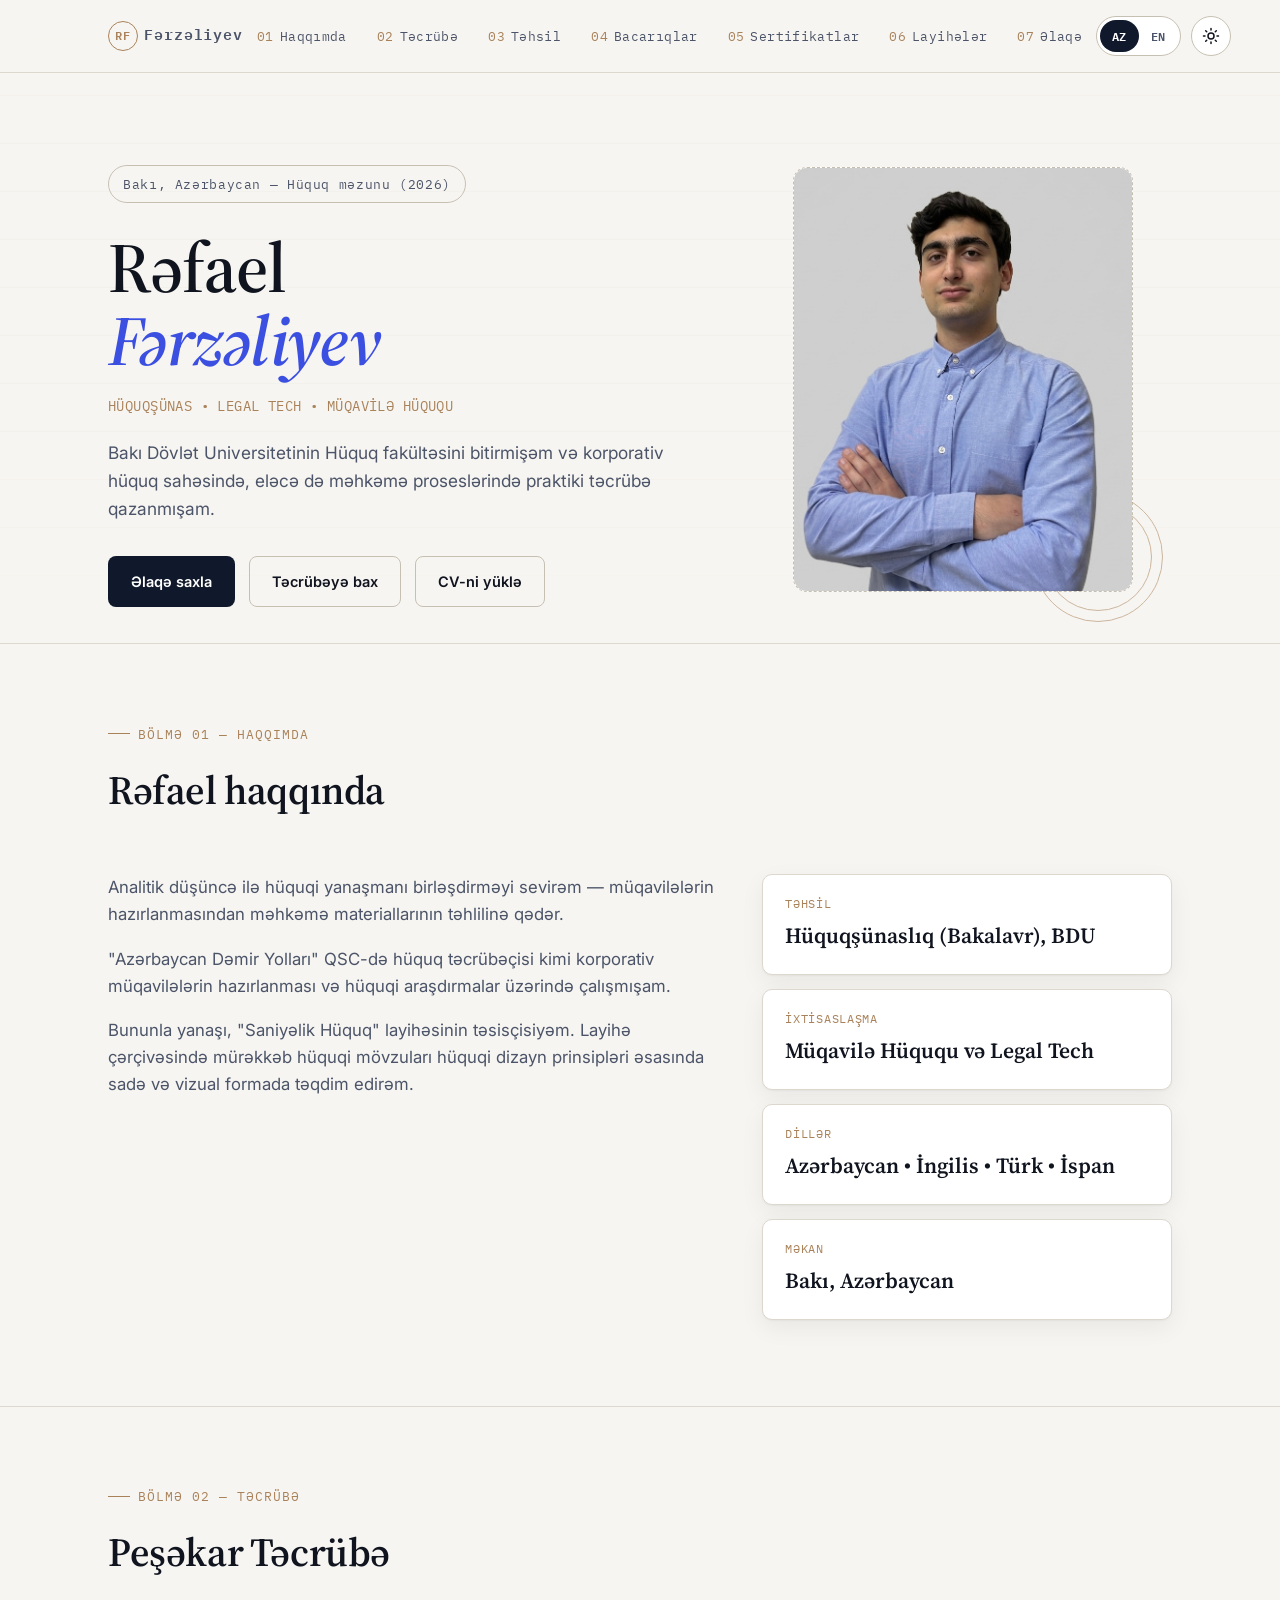
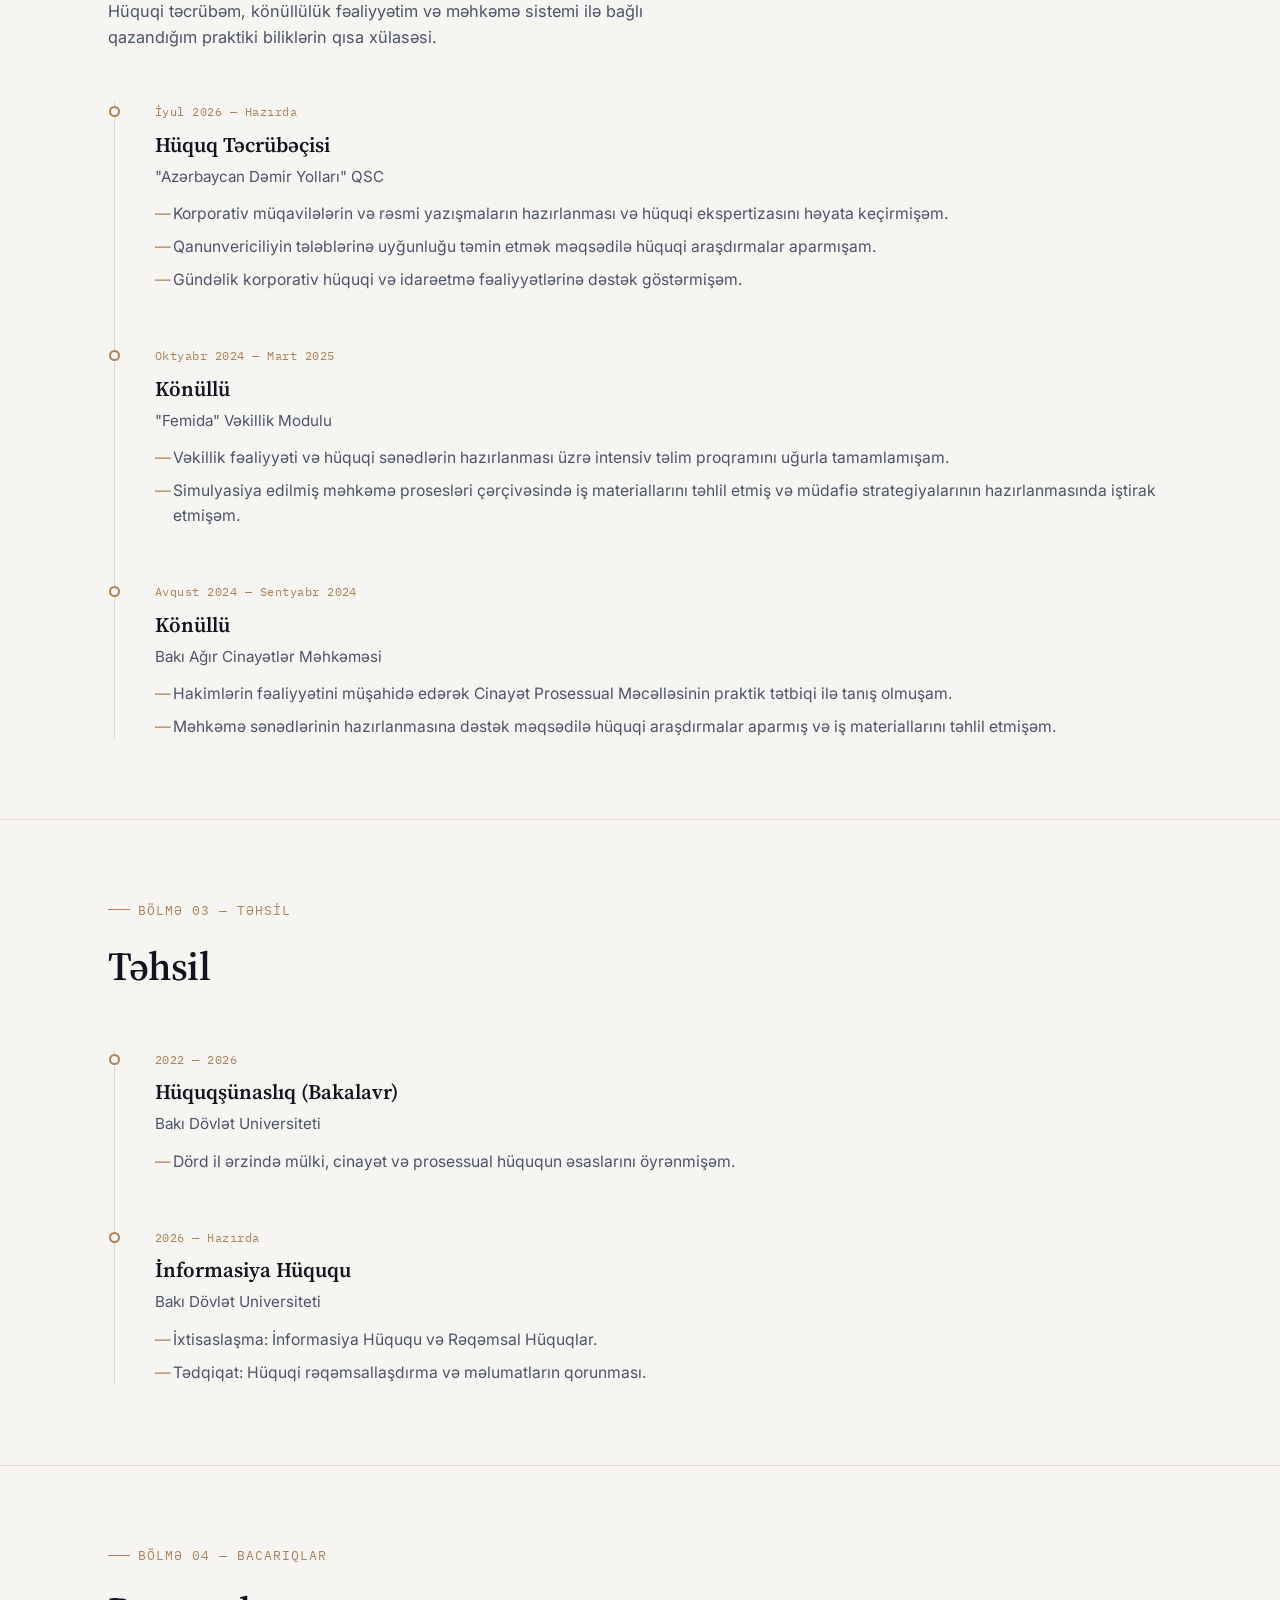
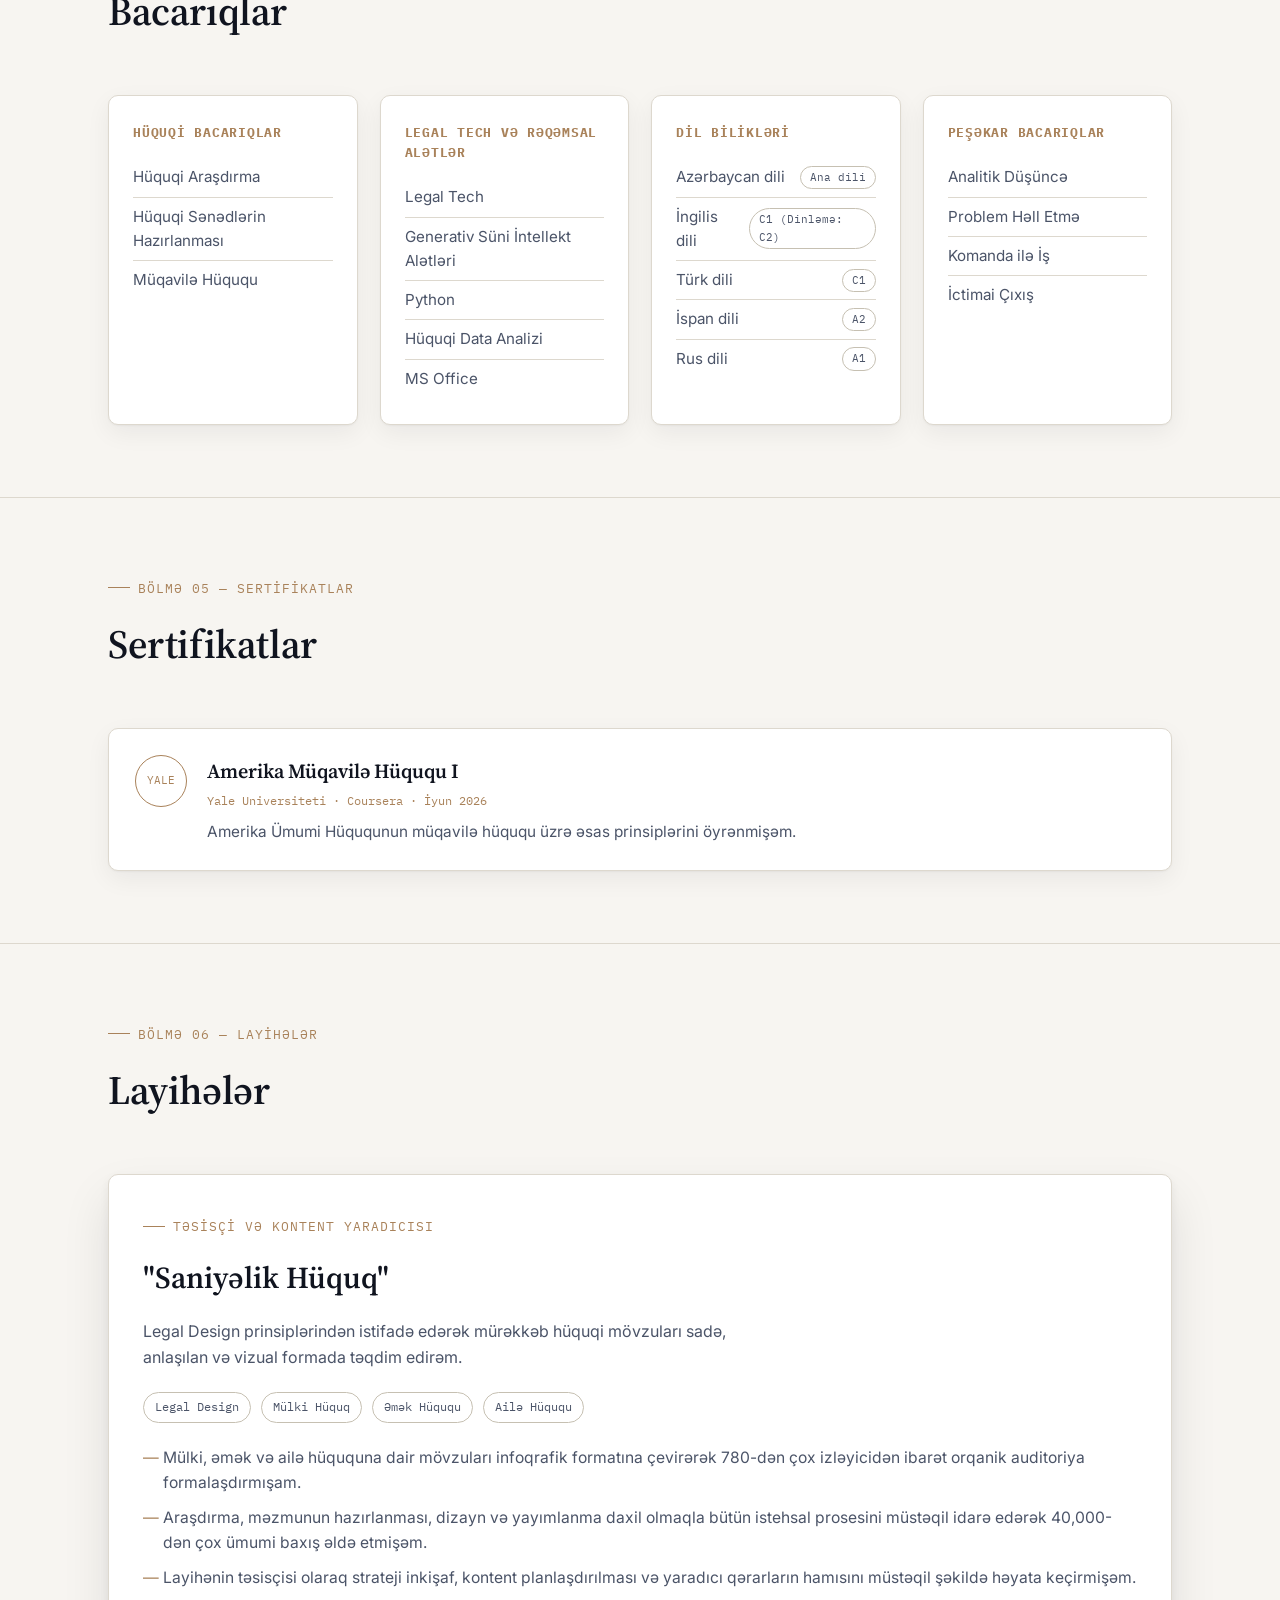
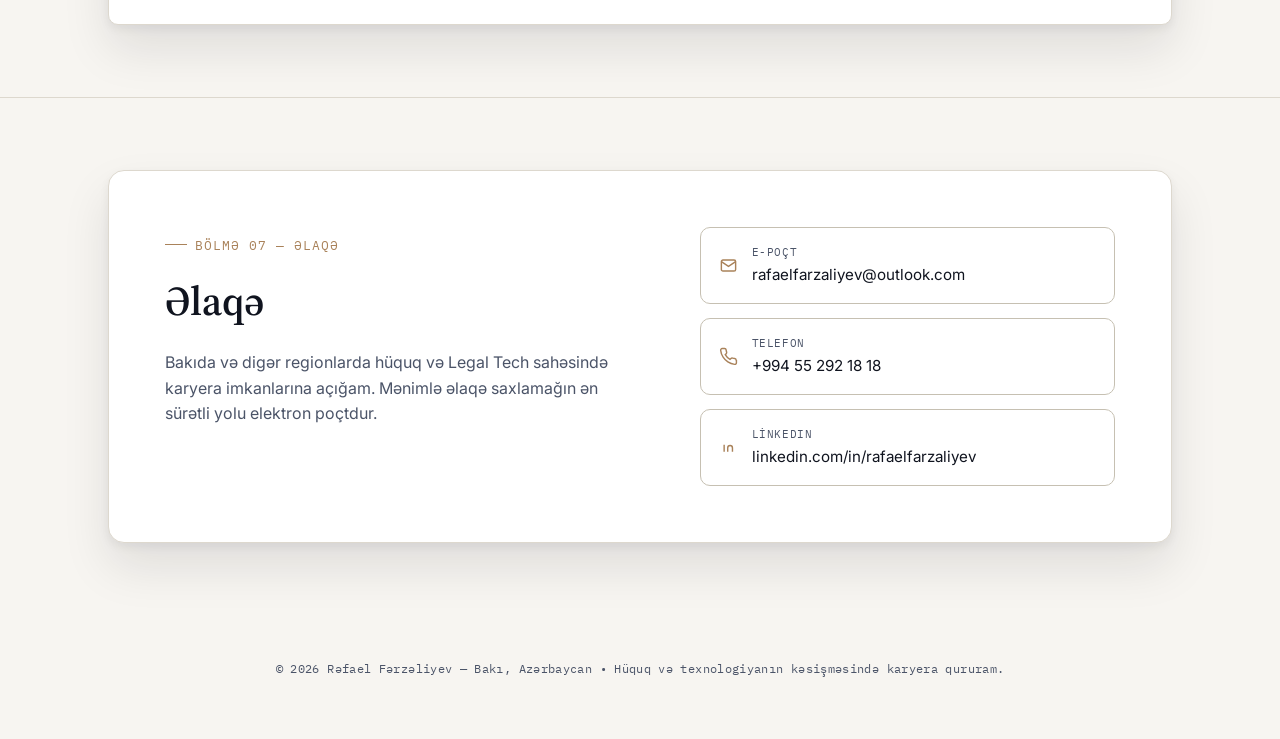
==== commit 2b795c3a: "Update index.html" ====
--- a/index.html
+++ b/index.html
@@ -193,6 +193,17 @@
           <span class="org" data-i18n="education.items[0].org">Bakı Dövlət Universiteti</span>
           <ul>
             <li data-i18n="education.items[0].bullets[0]">Mülki, cinayət və prosessual hüququn əsaslarını əhatə edən dörd illik Bakalavr proqramı.</li>
+          </ul>
+        </div>
+
+        <!-- FIX: this block was missing, so education.items[1] (the master's / ongoing degree) never rendered -->
+        <div class="timeline-item">
+          <span class="period" data-i18n="education.items[1].period">2026 — Hazırda</span>
+          <h3 data-i18n="education.items[1].title">İnformasiya Hüququ</h3>
+          <span class="org" data-i18n="education.items[1].org">Bakı Dövlət Universiteti</span>
+          <ul>
+            <li data-i18n="education.items[1].bullets[0]">İxtisaslaşma: İnformasiya Hüququ və Rəqəmsal Hüquqlar.</li>
+            <li data-i18n="education.items[1].bullets[1]">Tədqiqat: Hüquqi rəqəmsallaşdırma və məlumatların qorunması.</li>
           </ul>
         </div>
       </div>
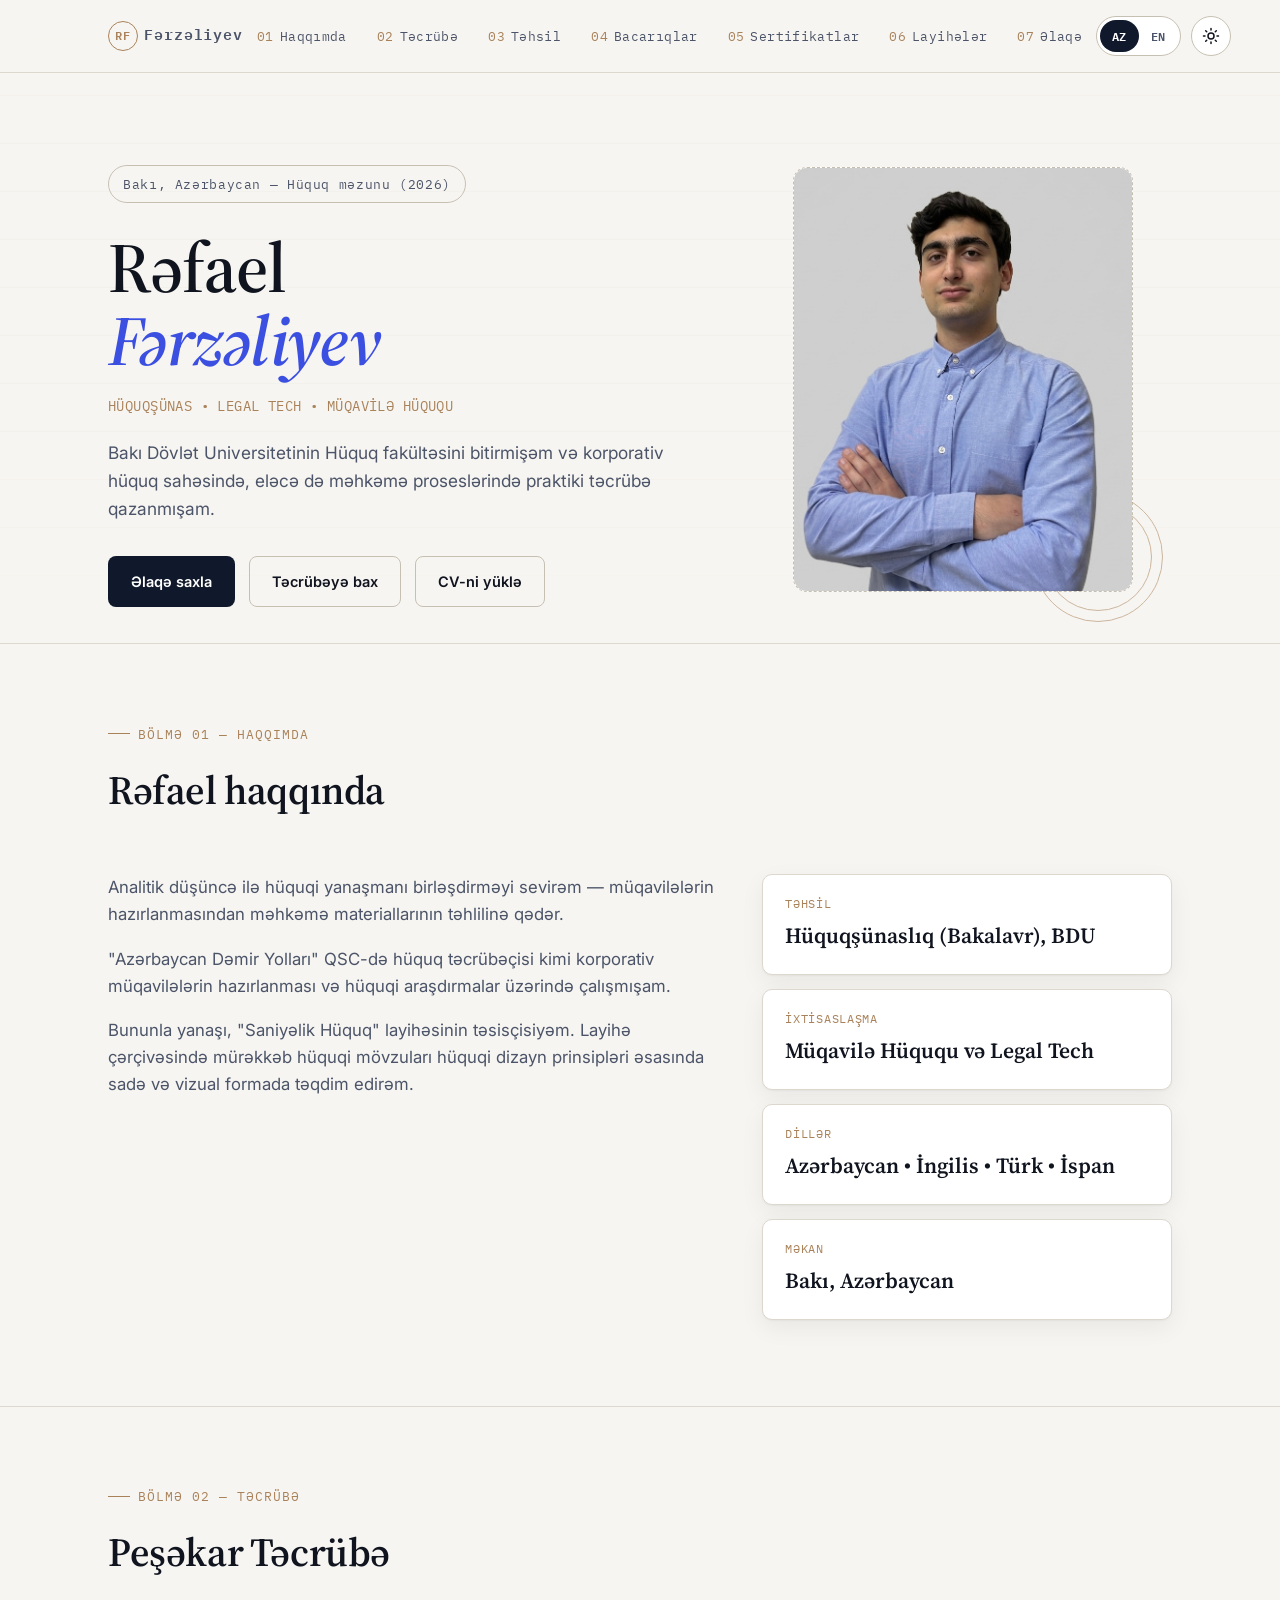
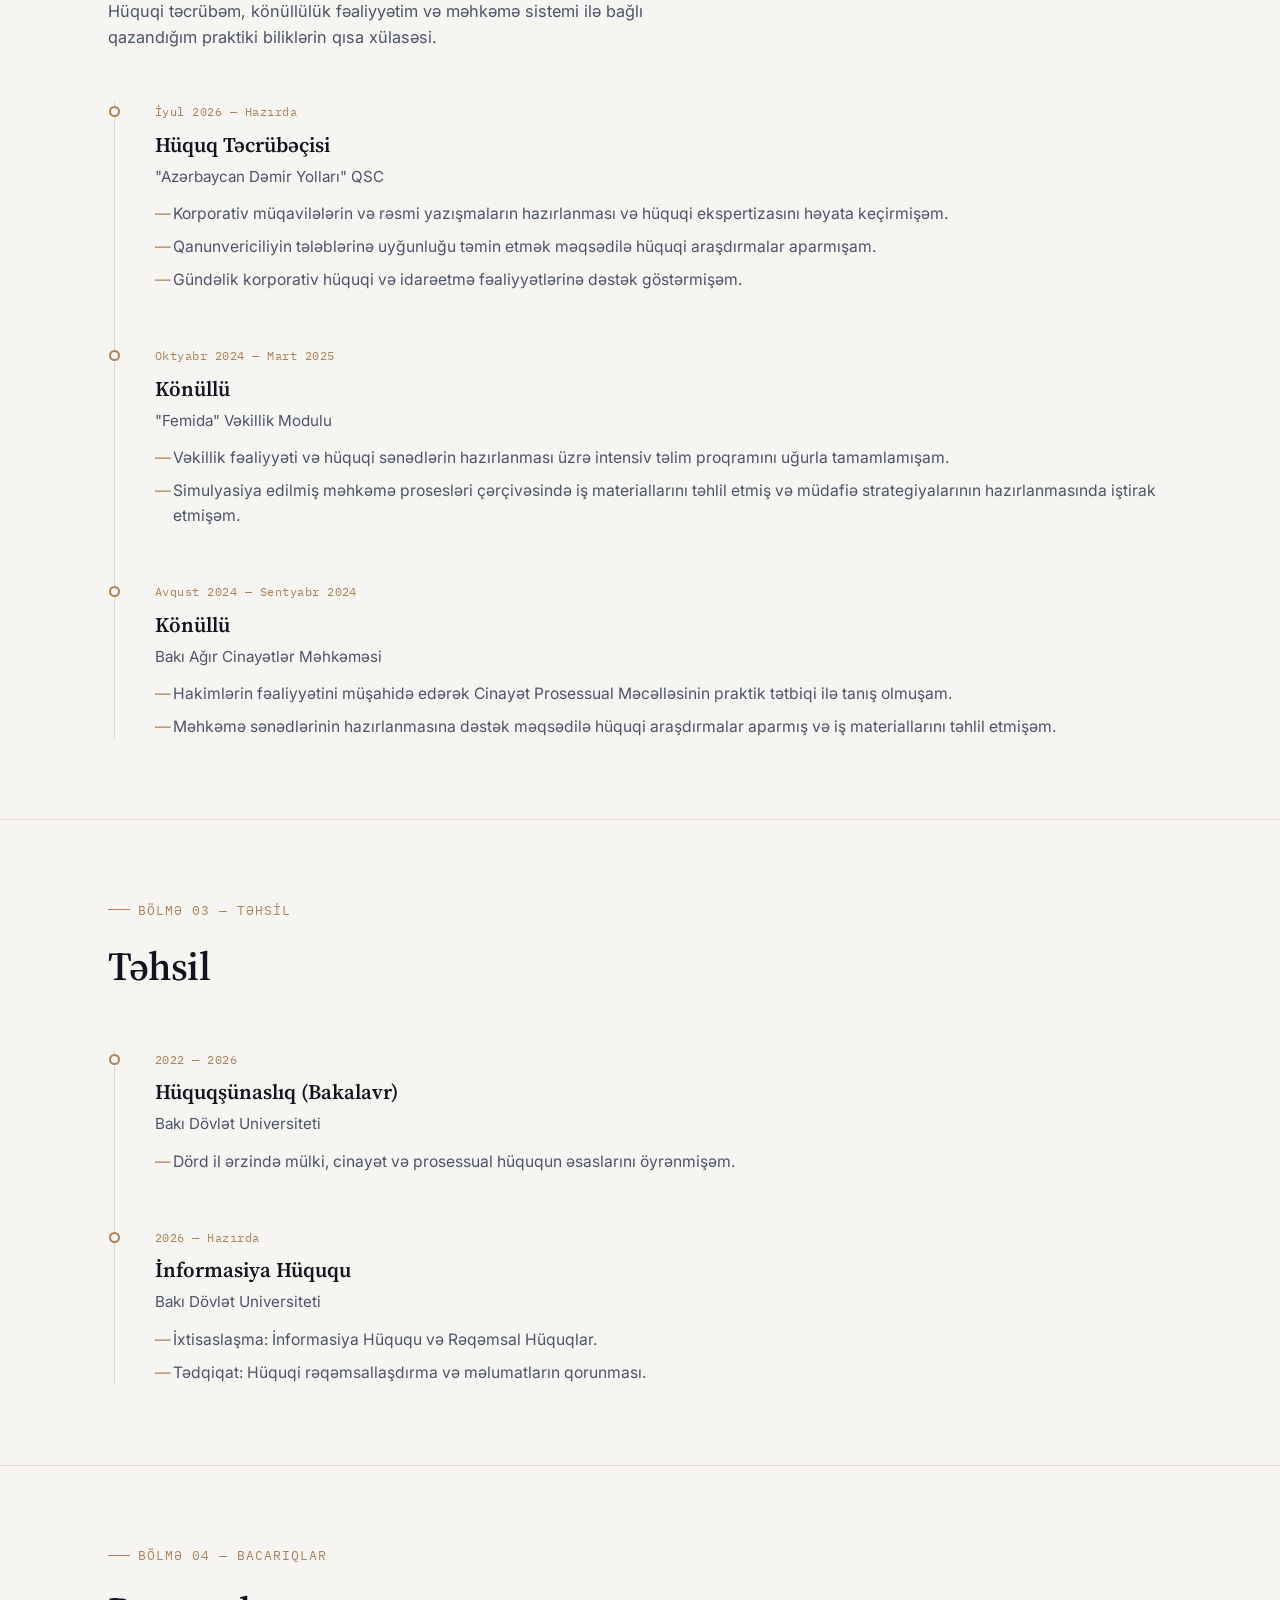
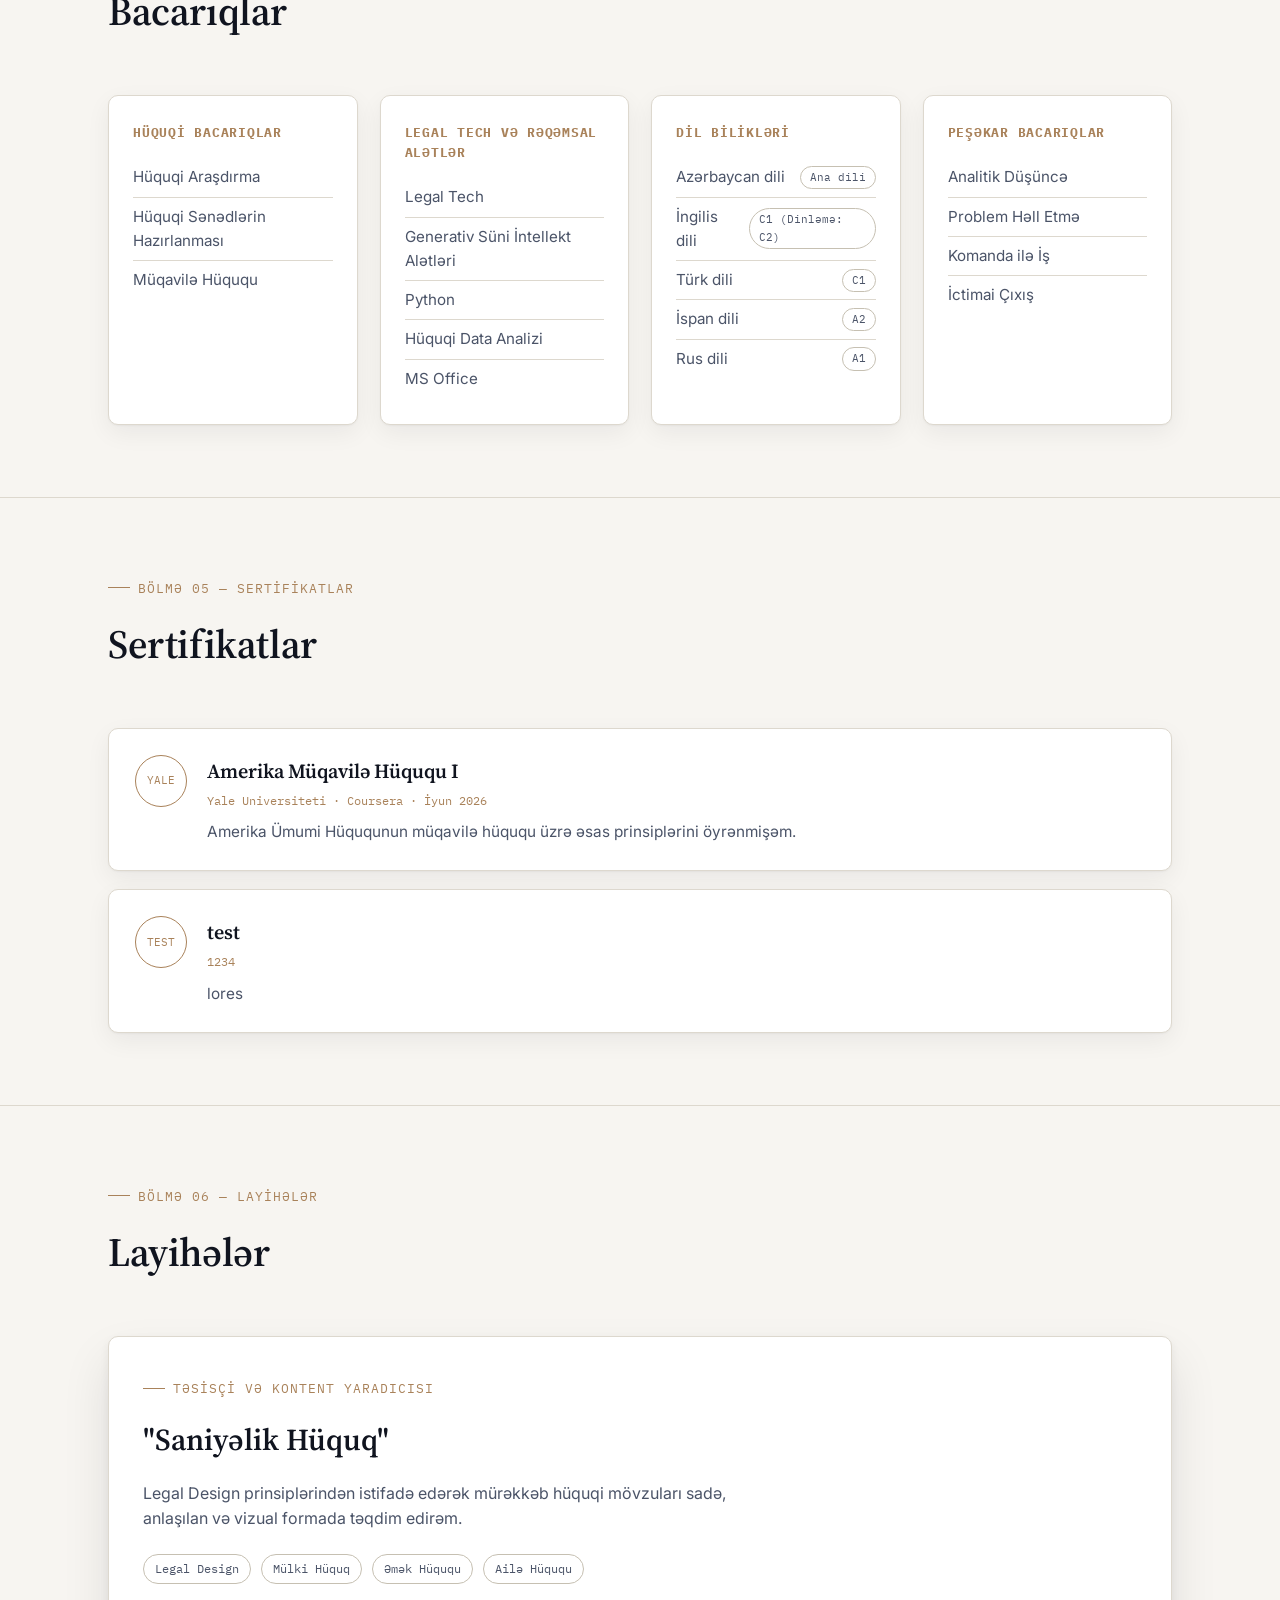
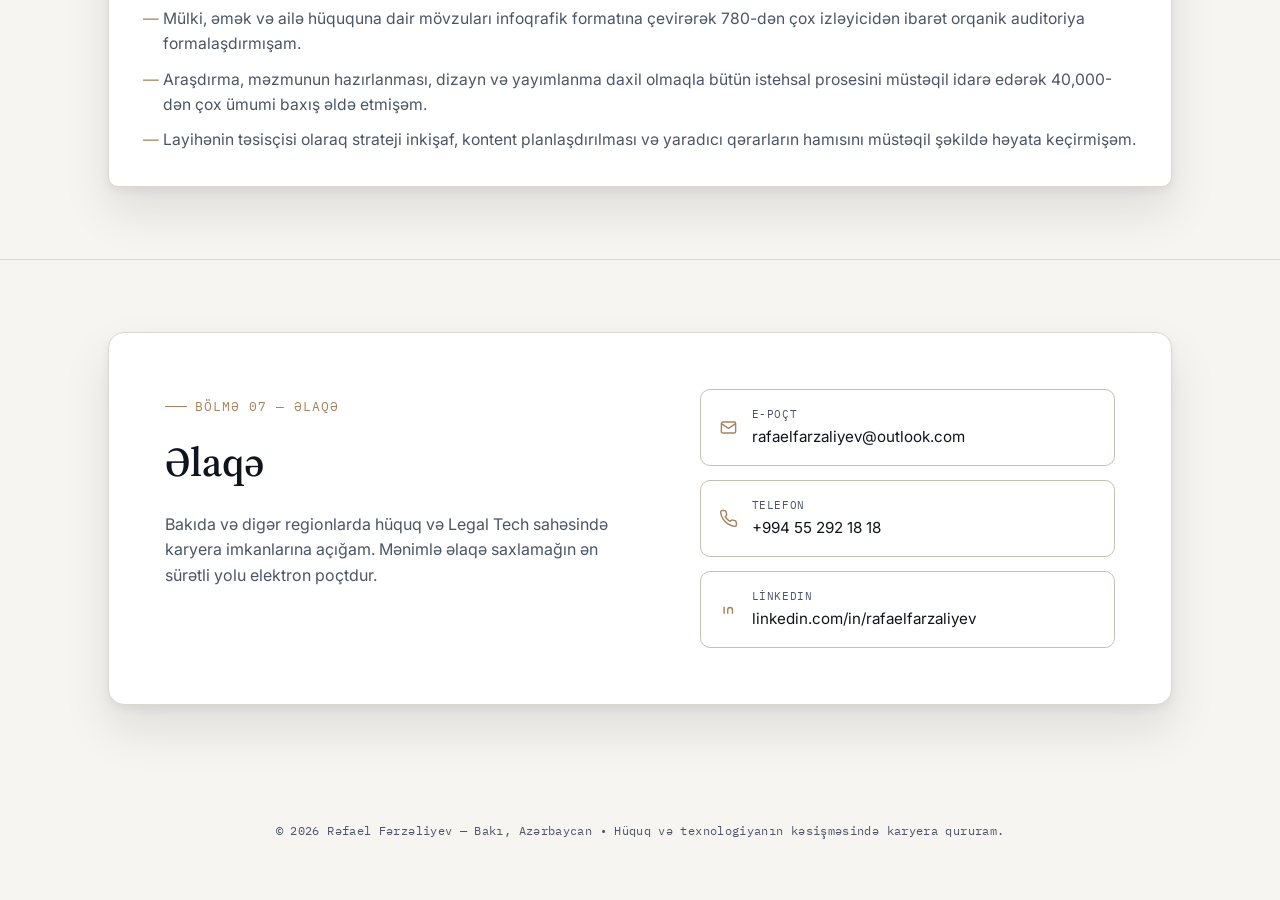
==== commit 2002b1be: "Admin panel" ====
--- a/index.html
+++ b/index.html
@@ -91,7 +91,7 @@
         <div class="portrait-frame">
           <div class="placeholder-copy">
             <strong data-i18n="hero.portraitTitle">Şəkil üçün yer</strong>
-            <span data-i18n="hero.portraitBody">assets/images/portrait.jpg faylını əlavə edin — şəkil avtomatik burda görünəcək</span>
+            <span data-i18n="hero.portraitBody">Şəkil görsənmirsə səhifəni yeniləməyi yoxlayın.</span>
           </div>
           <img class="portrait-img" src="./assets/images/portrait.jpg" alt="Rəfael Fərzəliyev" onerror="this.style.display='none';">
         </div>
@@ -241,12 +241,8 @@
 
         <div class="skill-card reveal">
           <h3 data-i18n="skills.languagesTitle">Dillər</h3>
-          <ul>
-            <li class="lang-bar-row"><span data-i18n="skills.languages[0].name">Azərbaycan dili</span><span class="lang-level" data-i18n="skills.languages[0].level">Ana dili</span></li>
-            <li class="lang-bar-row"><span data-i18n="skills.languages[1].name">İngilis dili</span><span class="lang-level" data-i18n="skills.languages[1].level">C1 · Dinləmə C2</span></li>
-            <li class="lang-bar-row"><span data-i18n="skills.languages[2].name">Türk dili</span><span class="lang-level" data-i18n="skills.languages[2].level">C1</span></li>
-            <li class="lang-bar-row"><span data-i18n="skills.languages[3].name">İspan dili</span><span class="lang-level" data-i18n="skills.languages[3].level">A2</span></li>
-            <li class="lang-bar-row"><span data-i18n="skills.languages[4].name">Rus dili</span><span class="lang-level" data-i18n="skills.languages[4].level">A1</span></li>
+          <ul id="lang-list">
+            <!-- Dynamically rendered from content.js by script.js (renderLanguages) -->
           </ul>
         </div>
 
@@ -271,15 +267,8 @@
         <h2 data-i18n="certifications.title">Sertifikatlar</h2>
       </div>
 
-      <div class="cert-list reveal">
-        <div class="cert-card">
-          <div class="cert-seal" aria-hidden="true" data-i18n="certifications.items[0].seal">YALE</div>
-          <div>
-            <h3 data-i18n="certifications.items[0].title">Amerika Müqavilə Hüququ I</h3>
-            <span class="issuer" data-i18n="certifications.items[0].issuer">Yale Universiteti — Coursera vasitəsilə — İyun 2026</span>
-            <p data-i18n="certifications.items[0].description">Müqavilələrin bağlanması...</p>
-          </div>
-        </div>
+      <div class="cert-list reveal" id="cert-list">
+        <!-- Dynamically rendered from content.js by script.js (renderCertifications) -->
       </div>
     </div>
   </section>
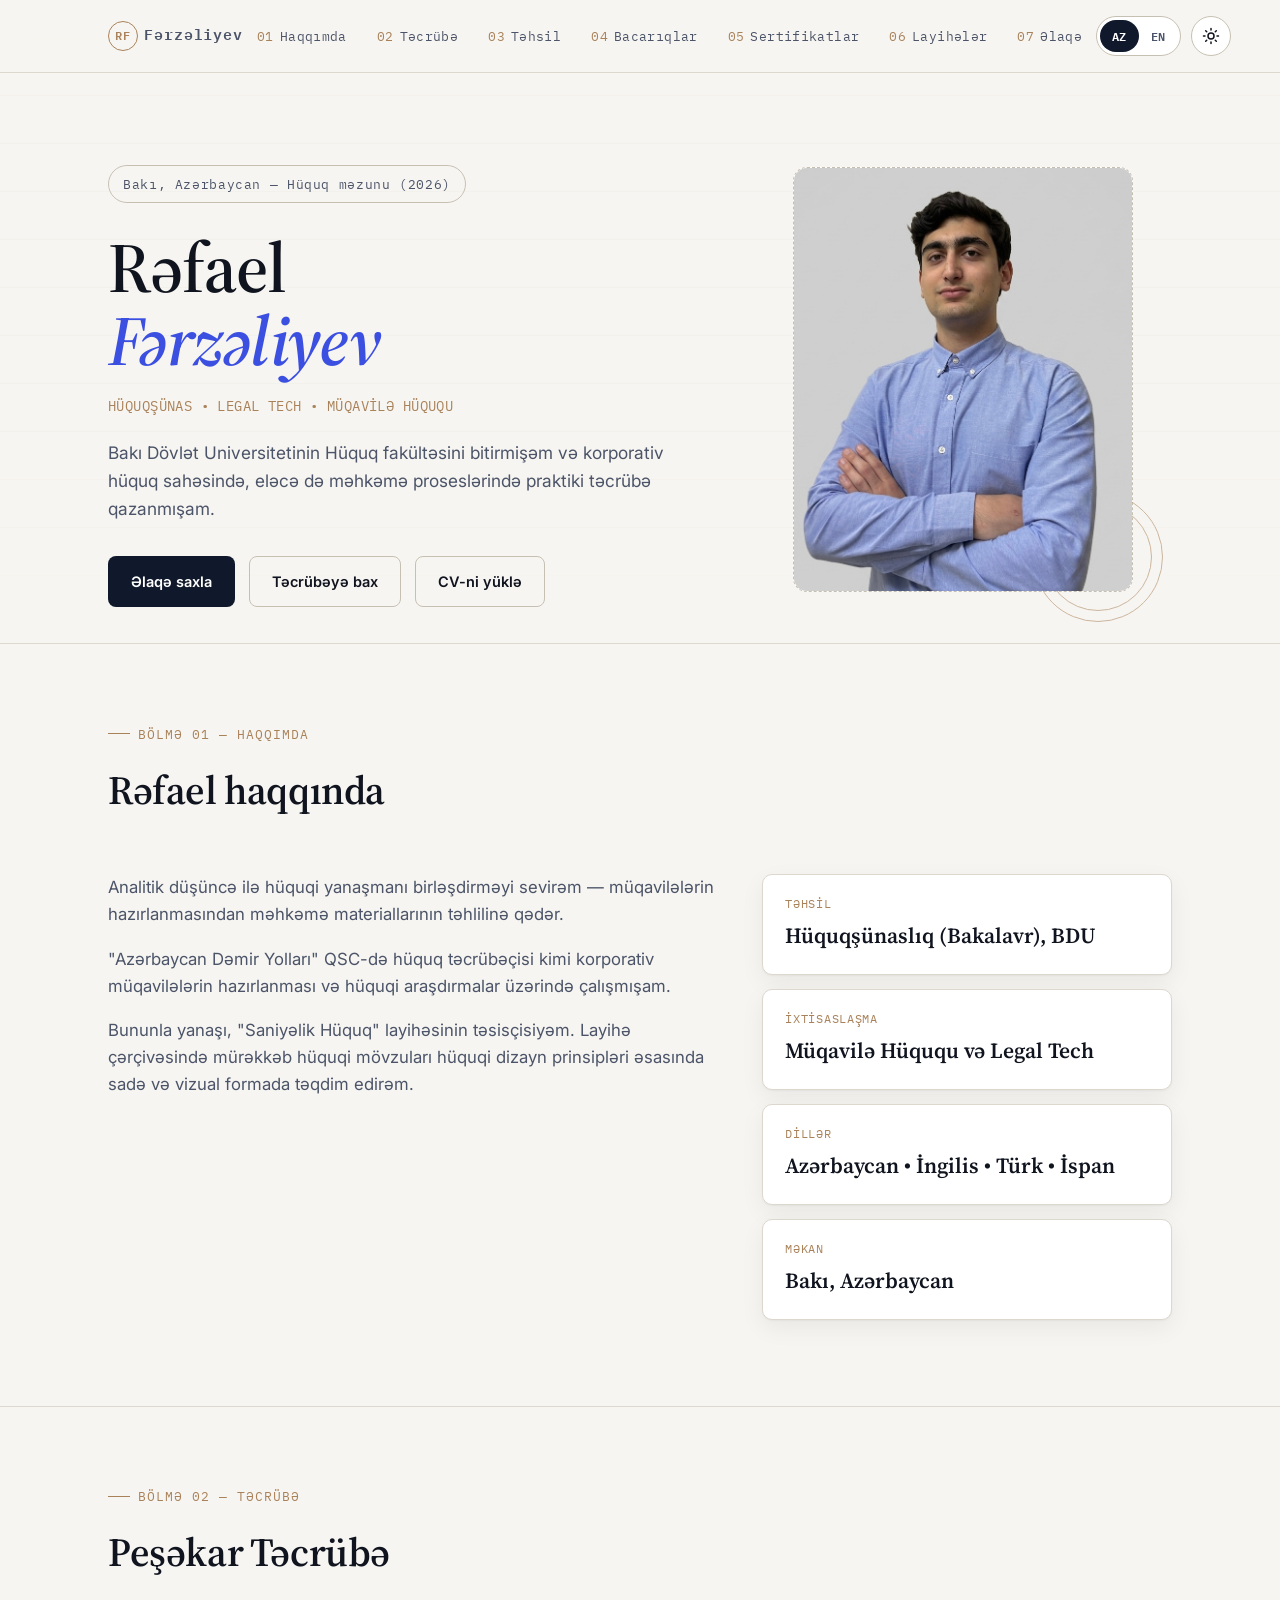
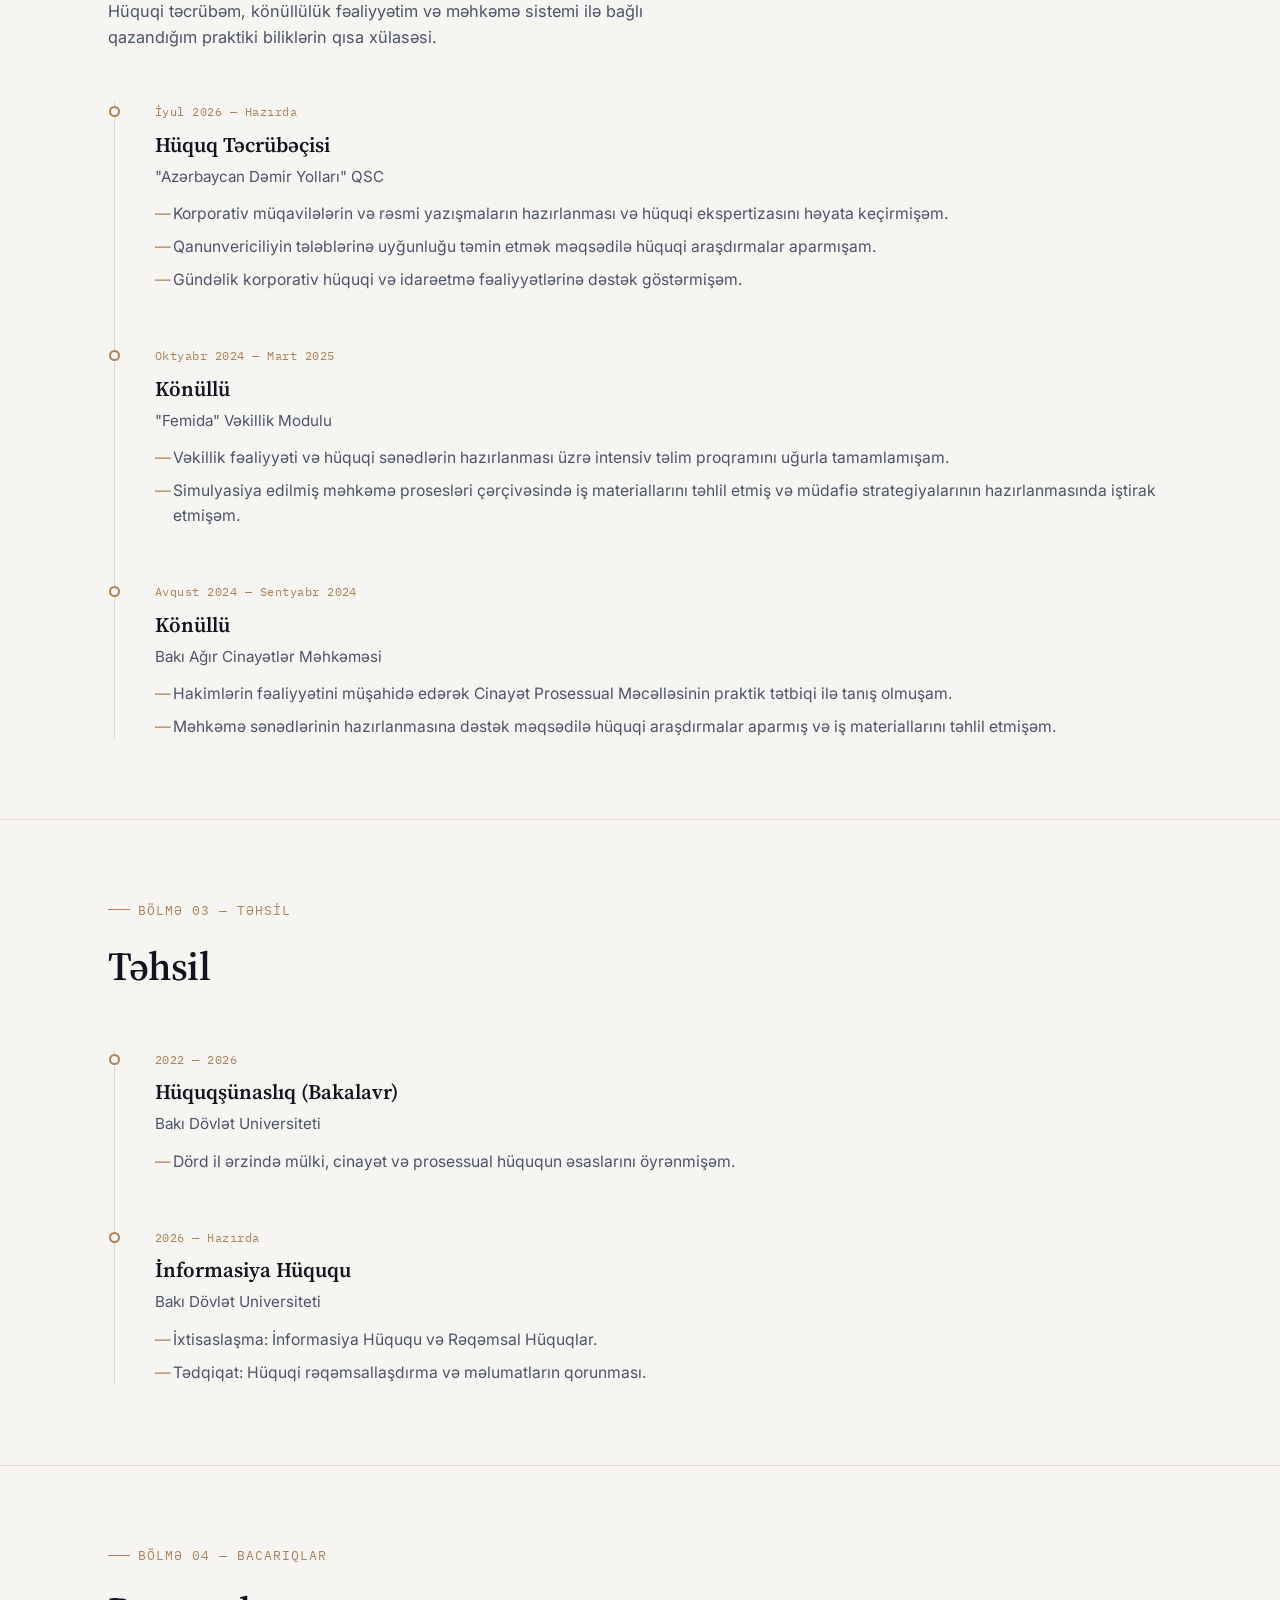
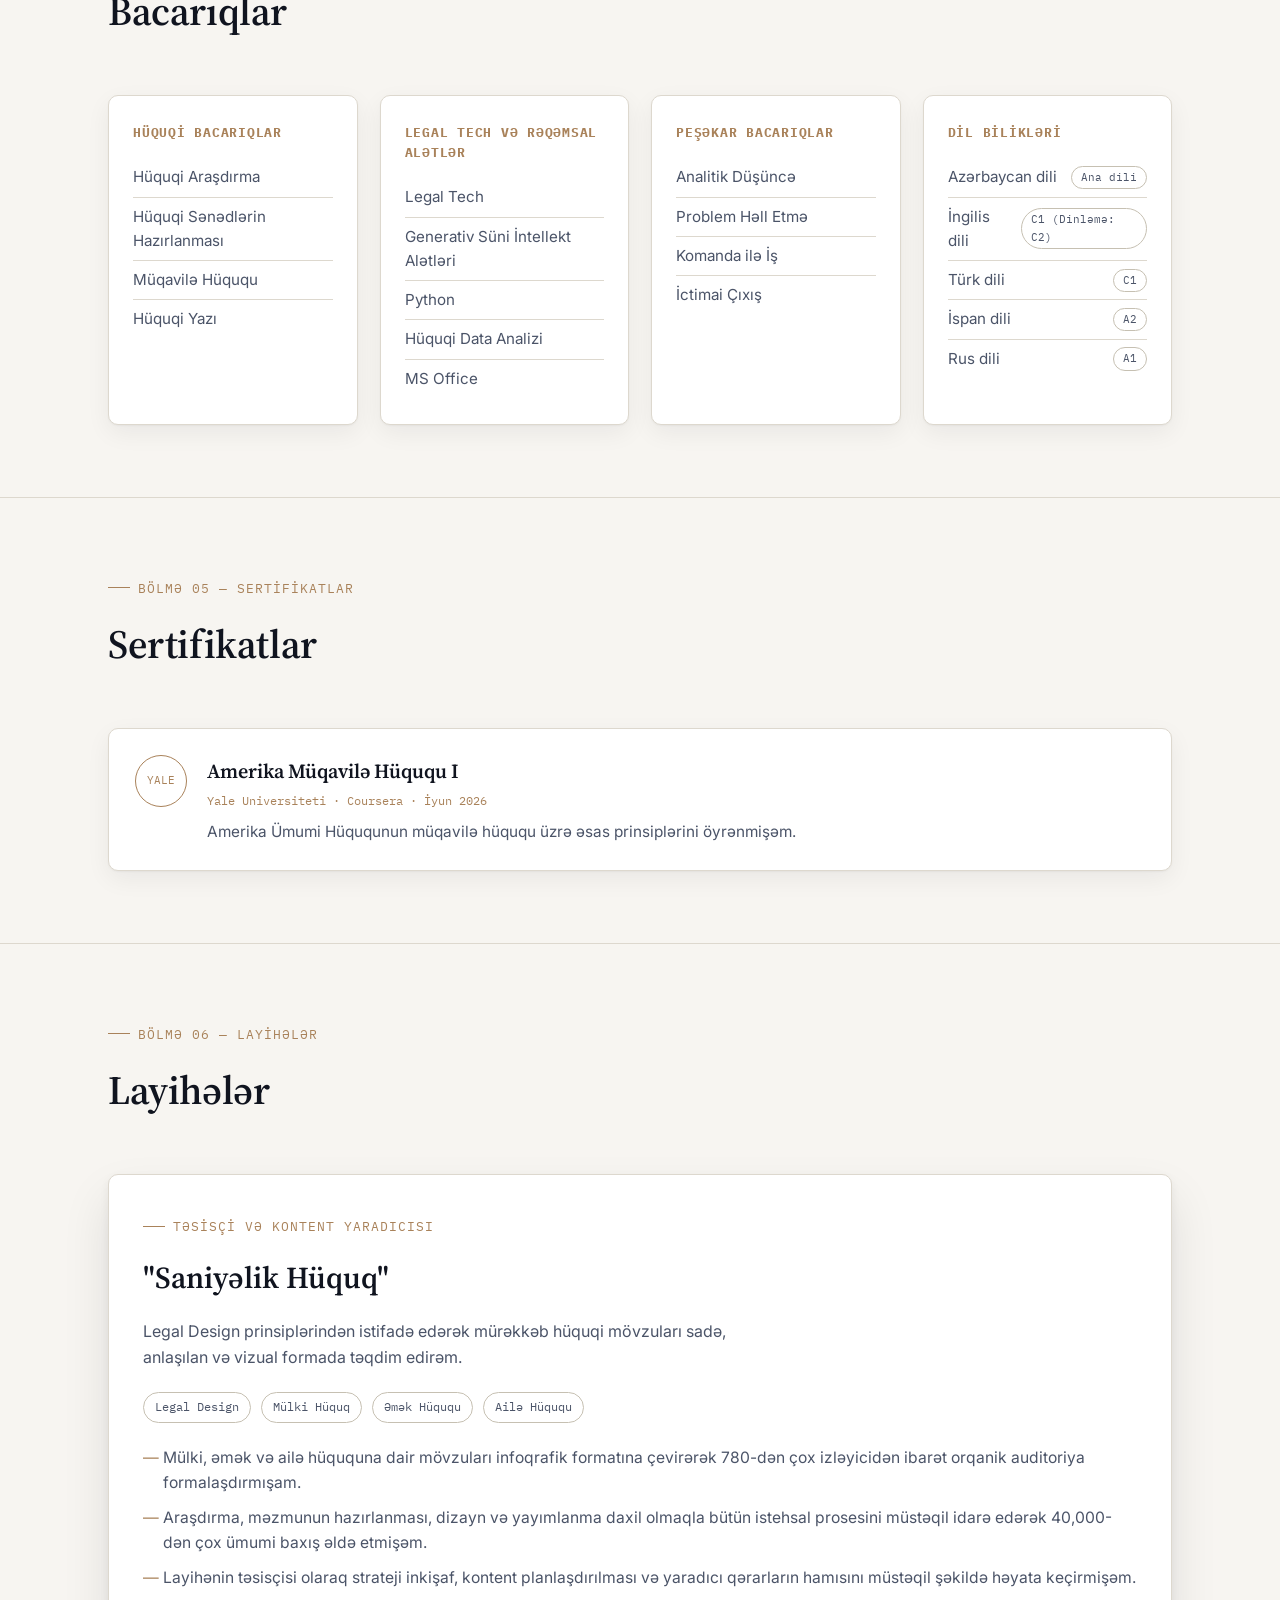
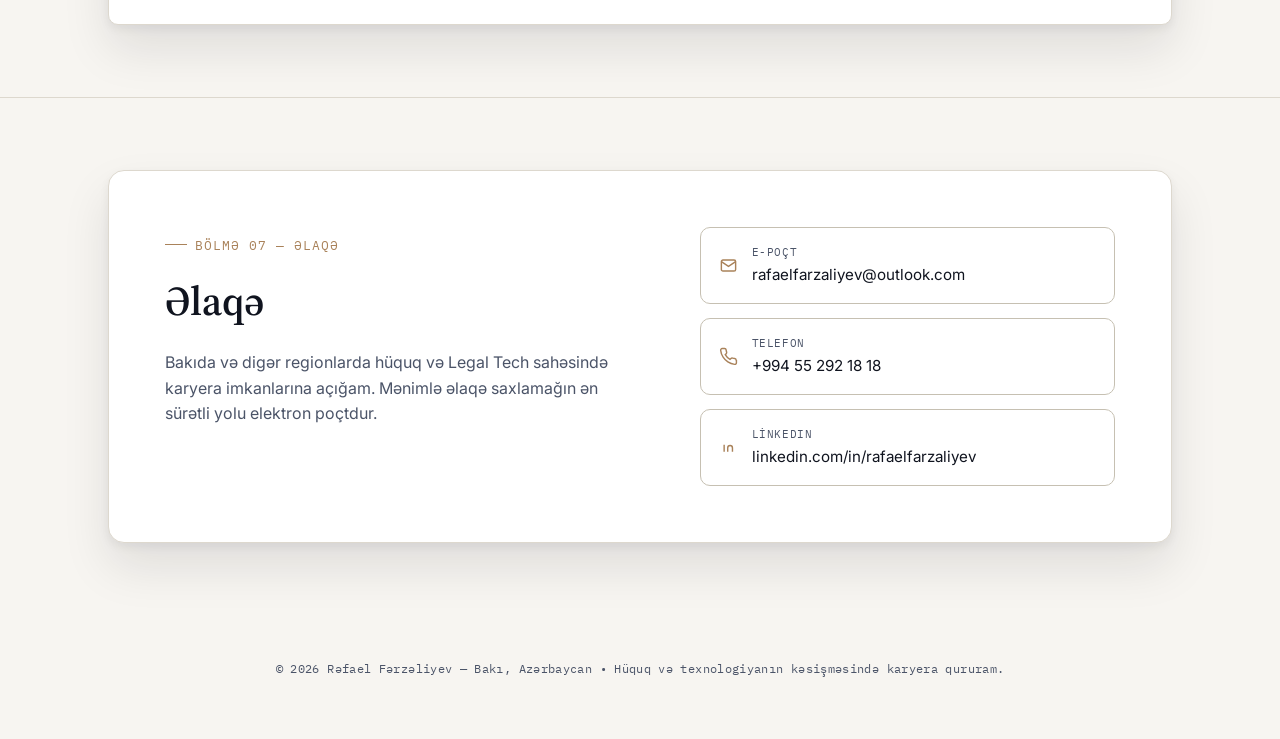
==== commit 3eb59919: "update and bug fixes" ====
--- a/index.html
+++ b/index.html
@@ -113,23 +113,8 @@
           <p data-i18n="about.p2">Praktiki təcrübəmə "Azərbaycan Dəmir Yolları" QSC-də hüquq təcrübəçisi kimi korporativ müqavilələrin hazırlanması, Bakı Ağır Cinayətlər Məhkəməsində hakimlərin yanında könüllü müşahidəçi kimi iştirak, həmçinin "Femida" Vəkillik Modulunda simulyasiya edilmiş məhkəmə işləri üzərində vəkillik və sənədləşmə bacarıqlarımın inkişafı daxildir.</p>
           <p data-i18n="about.p3">Formal hüquqi işdən əlavə, "Saniyəlik Hüquq" layihəsinin təsisçisiyəm — mürəkkəb Azərbaycan qanunvericiliyini vizual məzmuna çevirən ictimai maarifləndirmə təşəbbüsü, hazırda 780+ izləyici və 40,000+ ümumi baxışa malikdir. Hüquqi bilikləri texnologiya ilə birləşdirərək dəqiq və əlçatan həllər təqdim etməyə çalışıram.</p>
         </div>
-        <div class="reveal">
-          <div class="stat-card">
-            <span class="label" data-i18n="about.stats[0].label">Təhsil</span>
-            <span class="value" data-i18n="about.stats[0].value">Hüquqşünaslıq (Bakalavr), BDU</span>
-          </div>
-          <div class="stat-card">
-            <span class="label" data-i18n="about.stats[1].label">İstiqamət</span>
-            <span class="value" data-i18n="about.stats[1].value">Müqavilə Hüququ və Legal Tech</span>
-          </div>
-          <div class="stat-card">
-            <span class="label" data-i18n="about.stats[2].label">Dillər</span>
-            <span class="value" data-i18n="about.stats[2].value">Azərbaycan · İngilis · Türk · İspan</span>
-          </div>
-          <div class="stat-card">
-            <span class="label" data-i18n="about.stats[3].label">Yer</span>
-            <span class="value" data-i18n="about.stats[3].value">Bakı, Azərbaycan</span>
-          </div>
+        <div class="reveal" id="about-stats">
+          <!-- Dynamically rendered from content.js by script.js (renderAboutStats) -->
         </div>
       </div>
     </div>
@@ -144,37 +129,8 @@
         <p data-i18n="experience.subtitle">Hüquqi təcrübələrimin, könüllülük fəaliyyətimin və məhkəmə prosesləri ilə tanışlığımın qısa xülasəsi.</p>
       </div>
 
-      <div class="timeline reveal">
-        <div class="timeline-item">
-          <span class="period" data-i18n="experience.items[0].period">İyul 2026 — Hal-hazırda</span>
-          <h3 data-i18n="experience.items[0].title">Təcrübəçi (Hüquq)</h3>
-          <span class="org" data-i18n="experience.items[0].org">"Azərbaycan Dəmir Yolları" QSC</span>
-          <ul>
-            <li data-i18n="experience.items[0].bullets[0]">Korporativ müqavilələrin...</li>
-            <li data-i18n="experience.items[0].bullets[1]">Normativ uyğunluğu...</li>
-            <li data-i18n="experience.items[0].bullets[2]">Korporativ idarəetməyə...</li>
-          </ul>
-        </div>
-
-        <div class="timeline-item">
-          <span class="period" data-i18n="experience.items[1].period">Oktyabr 2024 — Mart 2025</span>
-          <h3 data-i18n="experience.items[1].title">Könüllü</h3>
-          <span class="org" data-i18n="experience.items[1].org">"Femida" Vəkillik Modulu</span>
-          <ul>
-            <li data-i18n="experience.items[1].bullets[0]">Vəkillik bacarıqları...</li>
-            <li data-i18n="experience.items[1].bullets[1]">Real məhkəmə proseslərində...</li>
-          </ul>
-        </div>
-
-        <div class="timeline-item">
-          <span class="period" data-i18n="experience.items[2].period">Avqust 2024 — Sentyabr 2024</span>
-          <h3 data-i18n="experience.items[2].title">Könüllü</h3>
-          <span class="org" data-i18n="experience.items[2].org">Bakı Ağır Cinayətlər Məhkəməsi</span>
-          <ul>
-            <li data-i18n="experience.items[2].bullets[0]">Mürəkkəb cinayət mühakiməsi...</li>
-            <li data-i18n="experience.items[2].bullets[1]">Məhkəmə sənədlərinin hazırlanmasına...</li>
-          </ul>
-        </div>
+      <div class="timeline reveal" id="experience-timeline">
+        <!-- Dynamically rendered from content.js by script.js (renderTimeline) -->
       </div>
     </div>
   </section>
@@ -186,26 +142,8 @@
         <span class="clause" data-i18n="education.eyebrow">Maddə 03 — Baza</span>
         <h2 data-i18n="education.title">Təhsil</h2>
       </div>
-      <div class="timeline reveal">
-        <div class="timeline-item">
-          <span class="period" data-i18n="education.items[0].period">2022 — 2026</span>
-          <h3 data-i18n="education.items[0].title">Hüquqşünaslıq (Bakalavr)</h3>
-          <span class="org" data-i18n="education.items[0].org">Bakı Dövlət Universiteti</span>
-          <ul>
-            <li data-i18n="education.items[0].bullets[0]">Mülki, cinayət və prosessual hüququn əsaslarını əhatə edən dörd illik Bakalavr proqramı.</li>
-          </ul>
-        </div>
-
-        <!-- FIX: this block was missing, so education.items[1] (the master's / ongoing degree) never rendered -->
-        <div class="timeline-item">
-          <span class="period" data-i18n="education.items[1].period">2026 — Hazırda</span>
-          <h3 data-i18n="education.items[1].title">İnformasiya Hüququ</h3>
-          <span class="org" data-i18n="education.items[1].org">Bakı Dövlət Universiteti</span>
-          <ul>
-            <li data-i18n="education.items[1].bullets[0]">İxtisaslaşma: İnformasiya Hüququ və Rəqəmsal Hüquqlar.</li>
-            <li data-i18n="education.items[1].bullets[1]">Tədqiqat: Hüquqi rəqəmsallaşdırma və məlumatların qorunması.</li>
-          </ul>
-        </div>
+      <div class="timeline reveal" id="education-timeline">
+        <!-- Dynamically rendered from content.js by script.js (renderTimeline) -->
       </div>
     </div>
   </section>
@@ -218,25 +156,9 @@
         <h2 data-i18n="skills.title">Bacarıqlar</h2>
       </div>
 
-      <div class="skills-grid">
-        <div class="skill-card reveal">
-          <h3 data-i18n="skills.categories[0].title">Hüquqi Bacarıqlar</h3>
-          <ul>
-            <li data-i18n="skills.categories[0].items[0]">Hüquqi Araşdırma və Sənədləşmə</li>
-            <li data-i18n="skills.categories[0].items[1]">Müqavilə Hüququ</li>
-            <li data-i18n="skills.categories[0].items[2]">Hüquqi Yazı</li>
-          </ul>
-        </div>
-
-        <div class="skill-card reveal">
-          <h3 data-i18n="skills.categories[1].title">Legal Tech və Proqramlar</h3>
-          <ul>
-            <li data-i18n="skills.categories[1].items[0]">Legal Tech (Hüquqi Texnologiyalar)</li>
-            <li data-i18n="skills.categories[1].items[1]">AI (Süni İntellekt) Alətləri</li>
-            <li data-i18n="skills.categories[1].items[2]">MS Office Paketi</li>
-            <li data-i18n="skills.categories[1].items[3]">Data Analizi</li>
-            <li data-i18n="skills.categories[1].items[4]">Python</li>
-          </ul>
+      <div class="skills-grid reveal">
+        <div id="skills-categories" style="display:contents">
+          <!-- Dynamically rendered from content.js by script.js (renderSkillCategories) -->
         </div>
 
         <div class="skill-card reveal">
@@ -245,16 +167,6 @@
             <!-- Dynamically rendered from content.js by script.js (renderLanguages) -->
           </ul>
         </div>
-
-        <div class="skill-card reveal">
-          <h3 data-i18n="skills.categories[2].title">Peşəkar Bacarıqlar</h3>
-          <ul>
-            <li data-i18n="skills.categories[2].items[0]">Analitik Düşüncə</li>
-            <li data-i18n="skills.categories[2].items[1]">İctimai Çıxış</li>
-            <li data-i18n="skills.categories[2].items[2]">Komanda İşi</li>
-            <li data-i18n="skills.categories[2].items[3]">Problem Həll Etmə</li>
-          </ul>
-        </div>
       </div>
     </div>
   </section>
@@ -281,21 +193,8 @@
         <h2 data-i18n="projects.title">Layihələr</h2>
       </div>
 
-      <div class="project-card reveal">
-        <span class="clause" data-i18n="projects.tagline">Təsisçi və Kontent Yaradıcısı</span>
-        <h3 data-i18n="projects.itemTitle">"Saniyəlik Hüquq"</h3>
-        <p data-i18n="projects.description">Mürəkkəb Azərbaycan qanunvericiliyini "Hüquqi Dizayn" prinsipləri əsasında vizual məzmuna çevirdiyim ictimai hüquqi maarifləndirmə layihəm.</p>
-        <div class="project-tags">
-          <span data-i18n="projects.tags[0]">Hüquqi Dizayn</span>
-          <span data-i18n="projects.tags[1]">Mülki Hüquq</span>
-          <span data-i18n="projects.tags[2]">Əmək Hüququ</span>
-          <span data-i18n="projects.tags[3]">Ailə Hüququ</span>
-        </div>
-        <ul>
-          <li data-i18n="projects.bullets[0]">Mülki, Əmək və Ailə hüququ üzrə mürəkkəb anlayışları infoqrafikalara çevirərək 780+ izləyicidən ibarət orqanik auditoriya formalaşdırdım.</li>
-          <li data-i18n="projects.bullets[1]">Məzmun istehsalının tam dövrünü — araşdırma, dizayn, redaktə — idarə edərək 40,000+ ümumi baxış əldə etdim (ən yüksək nəticə: 6,100+).</li>
-          <li data-i18n="projects.bullets[2]">Layihənin təsisçisi və rəhbəri kimi bütün strateji və yaradıcı qərarları həyata keçirdim.</li>
-        </ul>
+      <div class="project-list reveal" id="project-list">
+        <!-- Dynamically rendered from content.js by script.js (renderProjects) -->
       </div>
     </div>
   </section>
@@ -309,19 +208,8 @@
           <h2 data-i18n="contact.title">Əlaqə</h2>
           <p data-i18n="contact.description">Bakıda və digər yerlərdə hüquq...</p>
         </div>
-        <div class="contact-list">
-          <a href="mailto:rafaelfarzaliyev@outlook.com">
-            <svg viewBox="0 0 24 24" fill="none" stroke="currentColor" stroke-width="1.8"><rect x="3" y="5" width="18" height="14" rx="2"/><path d="M3 7l9 6 9-6"/></svg>
-            <span><span class="clabel" data-i18n="contact.email.label">E-poçt</span><span data-i18n="contact.email.value">rafaelfarzaliyev@outlook.com</span></span>
-          </a>
-          <a href="tel:+994552921818">
-            <svg viewBox="0 0 24 24" fill="none" stroke="currentColor" stroke-width="1.8"><path d="M22 16.9v3a2 2 0 0 1-2.2 2 19.8 19.8 0 0 1-8.6-3.1 19.5 19.5 0 0 1-6-6A19.8 19.8 0 0 1 2.1 4.2 2 2 0 0 1 4 2h3a2 2 0 0 1 2 1.7c.1.9.3 1.8.6 2.7a2 2 0 0 1-.5 2.1L7.9 9.7a16 16 0 0 0 6 6l1.2-1.2a2 2 0 0 1 2.1-.5c.9.3 1.8.5 2.7.6a2 2 0 0 1 1.7 2Z"/></svg>
-            <span><span class="clabel" data-i18n="contact.phone.label">Telefon</span><span data-i18n="contact.phone.value">+994 55 292 18 18</span></span>
-          </a>
-          <a href="https://www.linkedin.com/in/rafaelfarzaliyev/" target="_blank" rel="noopener noreferrer">
-            <svg viewBox="0 0 24 24" fill="none" stroke="currentColor" stroke-width="1.8"><path d="M4 4h16v16H4z" opacity="0"/><path d="M6.5 8.5v9M6.5 5.5v.01M11 17.5v-5c0-1.7 1-3 3-3s3 1.3 3 3v5M11 12.5v5"/></svg>
-            <span><span class="clabel" data-i18n="contact.linkedin.label">LinkedIn</span><span data-i18n="contact.linkedin.value">linkedin.com/in/rafaelfarzaliyev</span></span>
-          </a>
+        <div class="contact-list" id="contact-methods">
+          <!-- Dynamically rendered from content.js by script.js (renderContactMethods) -->
         </div>
       </div>
     </div>
--- a/assets/css/style.css
+++ b/assets/css/style.css
@@ -626,6 +626,7 @@
    Certifications
    --------------------------------------------------------------------- */
 .cert-list{ display: grid; gap: 18px; }
+.project-list{ display: grid; gap: 18px; }
 .cert-card{
   display: grid;
   grid-template-columns: auto 1fr;
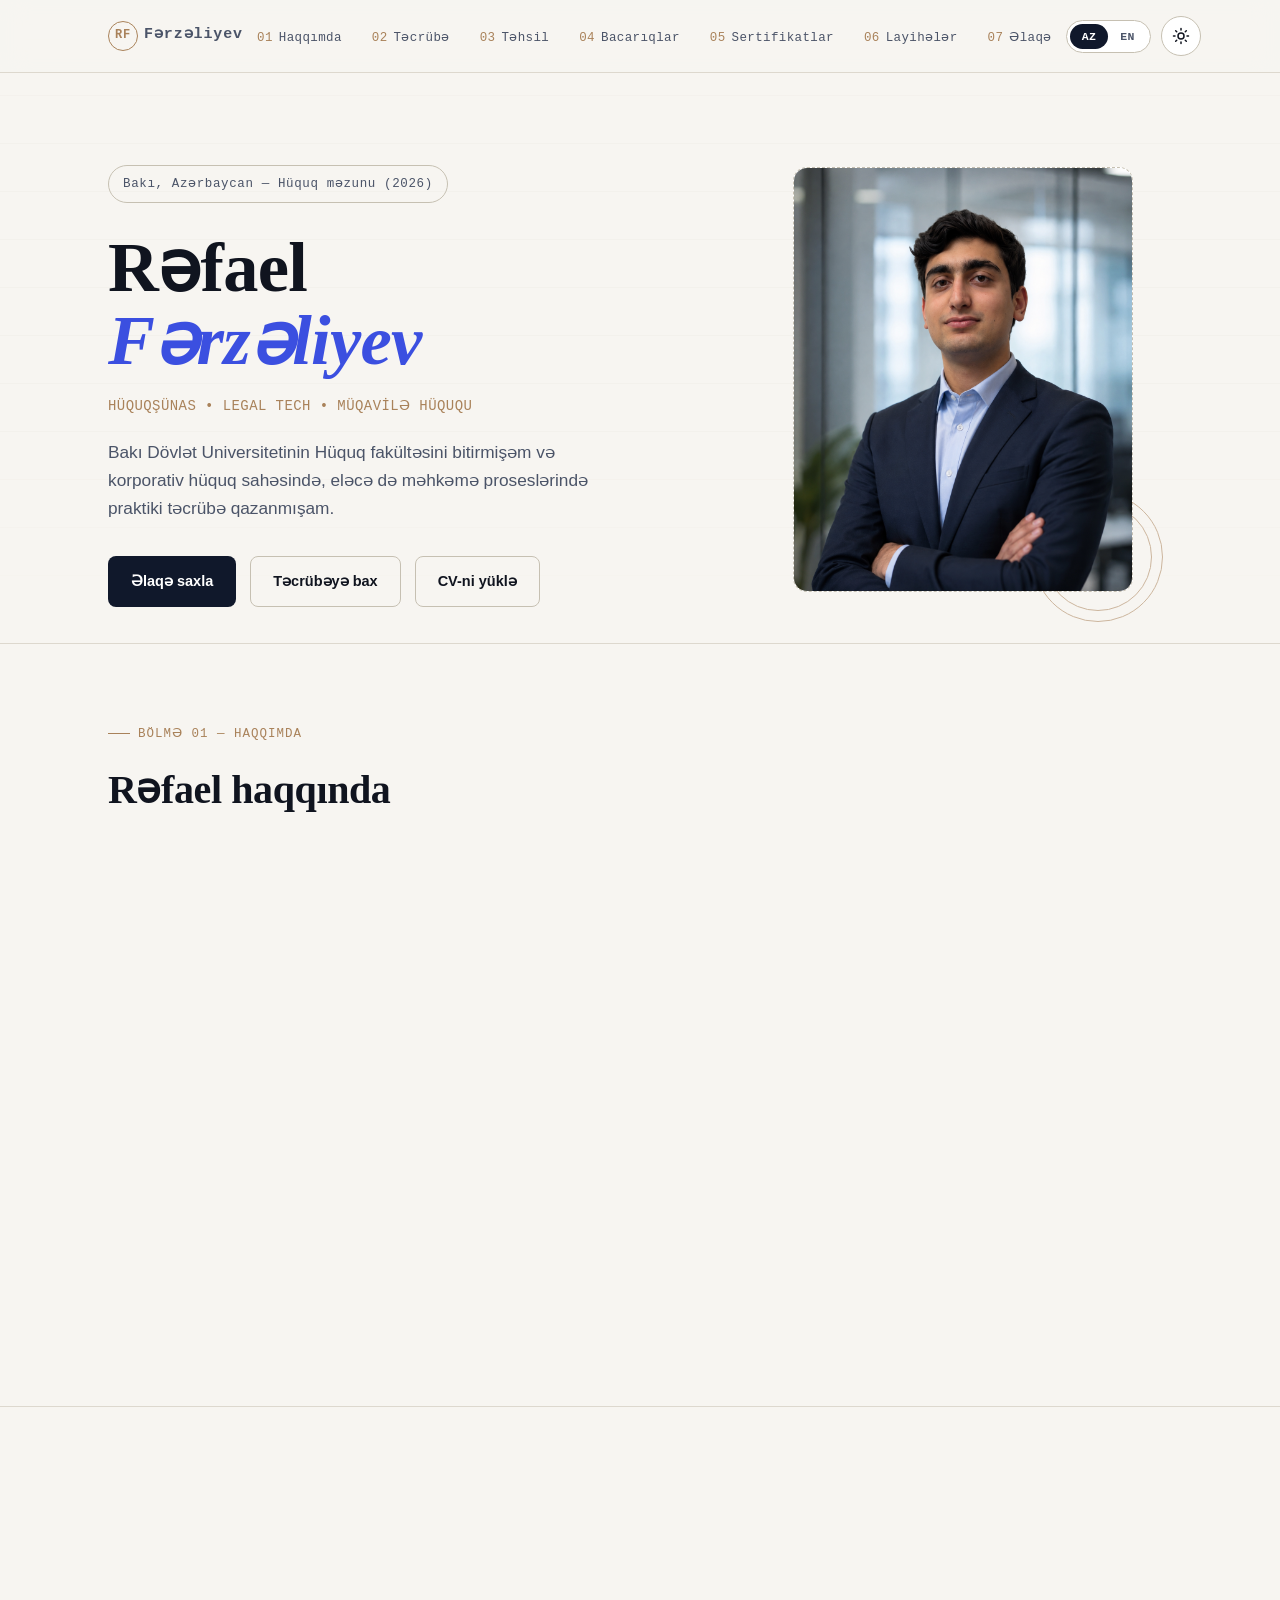
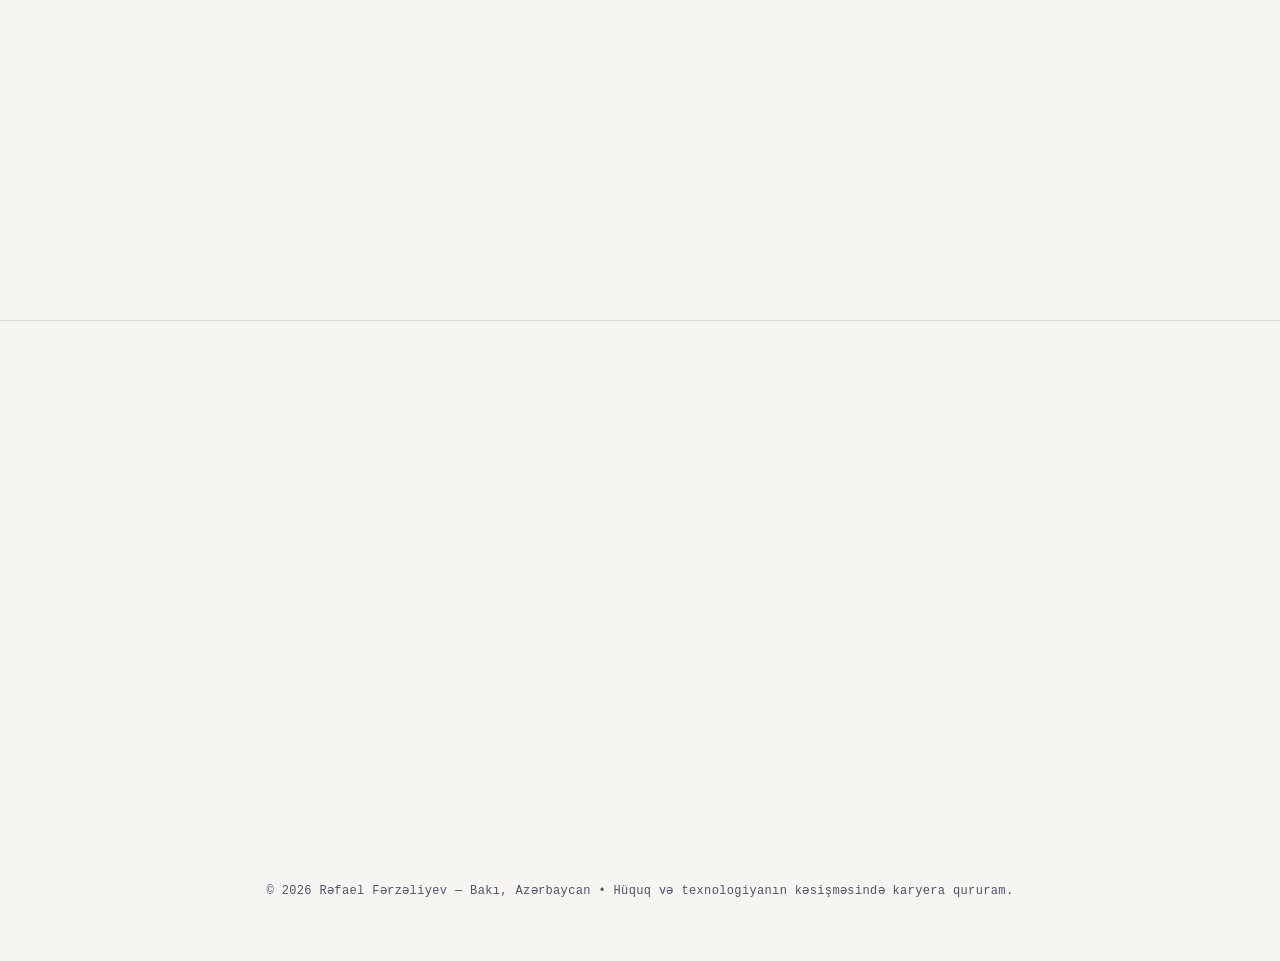
==== commit 8b3e26c4: "bug fix" ====
--- a/index.html
+++ b/index.html
@@ -3,6 +3,14 @@
 <head>
 <meta charset="UTF-8">
 <meta name="viewport" content="width=device-width, initial-scale=1.0">
+<!-- Security hardening: this page has no inline <script>/<style> and makes no fetch/XHR
+     calls, so script-src and connect-src can be locked to 'self' with no 'unsafe-inline'.
+     style-src/font-src only need to allow Google Fonts, the page's one external dependency.
+     Note: frame-ancestors (clickjacking protection) is intentionally NOT listed here — the
+     CSP spec ignores that directive when delivered via <meta>; it only takes effect as a
+     real HTTP response header, which needs to be set at the hosting/CDN level. -->
+<meta http-equiv="Content-Security-Policy" content="default-src 'self'; script-src 'self'; style-src 'self' https://fonts.googleapis.com; font-src https://fonts.gstatic.com; img-src 'self'; connect-src 'self'; object-src 'none'; base-uri 'self'; form-action 'self'">
+<meta name="referrer" content="strict-origin-when-cross-origin">
 <title>Rəfael Fərzəliyev — Hüquq Məzunu və Legal Tech</title>
 <meta name="description" content="Rəfael Fərzəliyev — Bakı Dövlət Universitetinin hüquq məzunu, korporativ hüquq və Legal Tech sahəsində təcrübəyə malikdir." id="meta-description">
 <meta name="author" content="Rəfael Fərzəliyev">
@@ -93,7 +101,7 @@
             <strong data-i18n="hero.portraitTitle">Şəkil üçün yer</strong>
             <span data-i18n="hero.portraitBody">Şəkil görsənmirsə səhifəni yeniləməyi yoxlayın.</span>
           </div>
-          <img class="portrait-img" src="./assets/images/portrait.jpg" alt="Rəfael Fərzəliyev" onerror="this.style.display='none';">
+          <img class="portrait-img" id="portrait-img" src="./assets/images/portrait.jpg" alt="Rəfael Fərzəliyev">
         </div>
         <div class="seal-ring" aria-hidden="true"></div>
       </div>
@@ -157,7 +165,7 @@
       </div>
 
       <div class="skills-grid reveal">
-        <div id="skills-categories" style="display:contents">
+        <div id="skills-categories">
           <!-- Dynamically rendered from content.js by script.js (renderSkillCategories) -->
         </div>
 
--- a/assets/css/style.css
+++ b/assets/css/style.css
@@ -579,6 +579,11 @@
   grid-template-columns: 1fr;
   gap: 22px;
 }
+/* Lets the dynamically-rendered skill-category cards (script.js renderSkillCategories)
+   participate directly in the parent grid, as if this wrapper weren't there. Kept in CSS
+   rather than an inline style="" attribute so the site can run under a strict style-src
+   CSP with no 'unsafe-inline'. */
+#skills-categories{ display: contents; }
 @media (min-width: 700px){
   .skills-grid{ grid-template-columns: repeat(2, 1fr); }
 }
@@ -638,6 +643,30 @@
   padding: 26px;
   box-shadow: var(--shadow);
 }
+a.cert-card{
+  text-decoration: none;
+  color: inherit;
+  cursor: pointer;
+  transition: border-color .2s ease, transform .2s ease, box-shadow .2s ease;
+}
+a.cert-card:hover,
+a.cert-card:focus-visible{
+  border-color: var(--seal);
+  transform: translateY(-2px);
+  box-shadow: var(--shadow-lg);
+}
+.cert-open{
+  display: inline-flex;
+  align-items: center;
+  gap: 5px;
+  margin-top: 12px;
+  font-family: var(--font-mono);
+  font-size: 11px;
+  letter-spacing: .03em;
+  text-transform: uppercase;
+  color: var(--seal);
+}
+.cert-open svg{ width: 12px; height: 12px; flex-shrink: 0; }
 .cert-seal{
   width: 52px; height: 52px;
   border-radius: 50%;
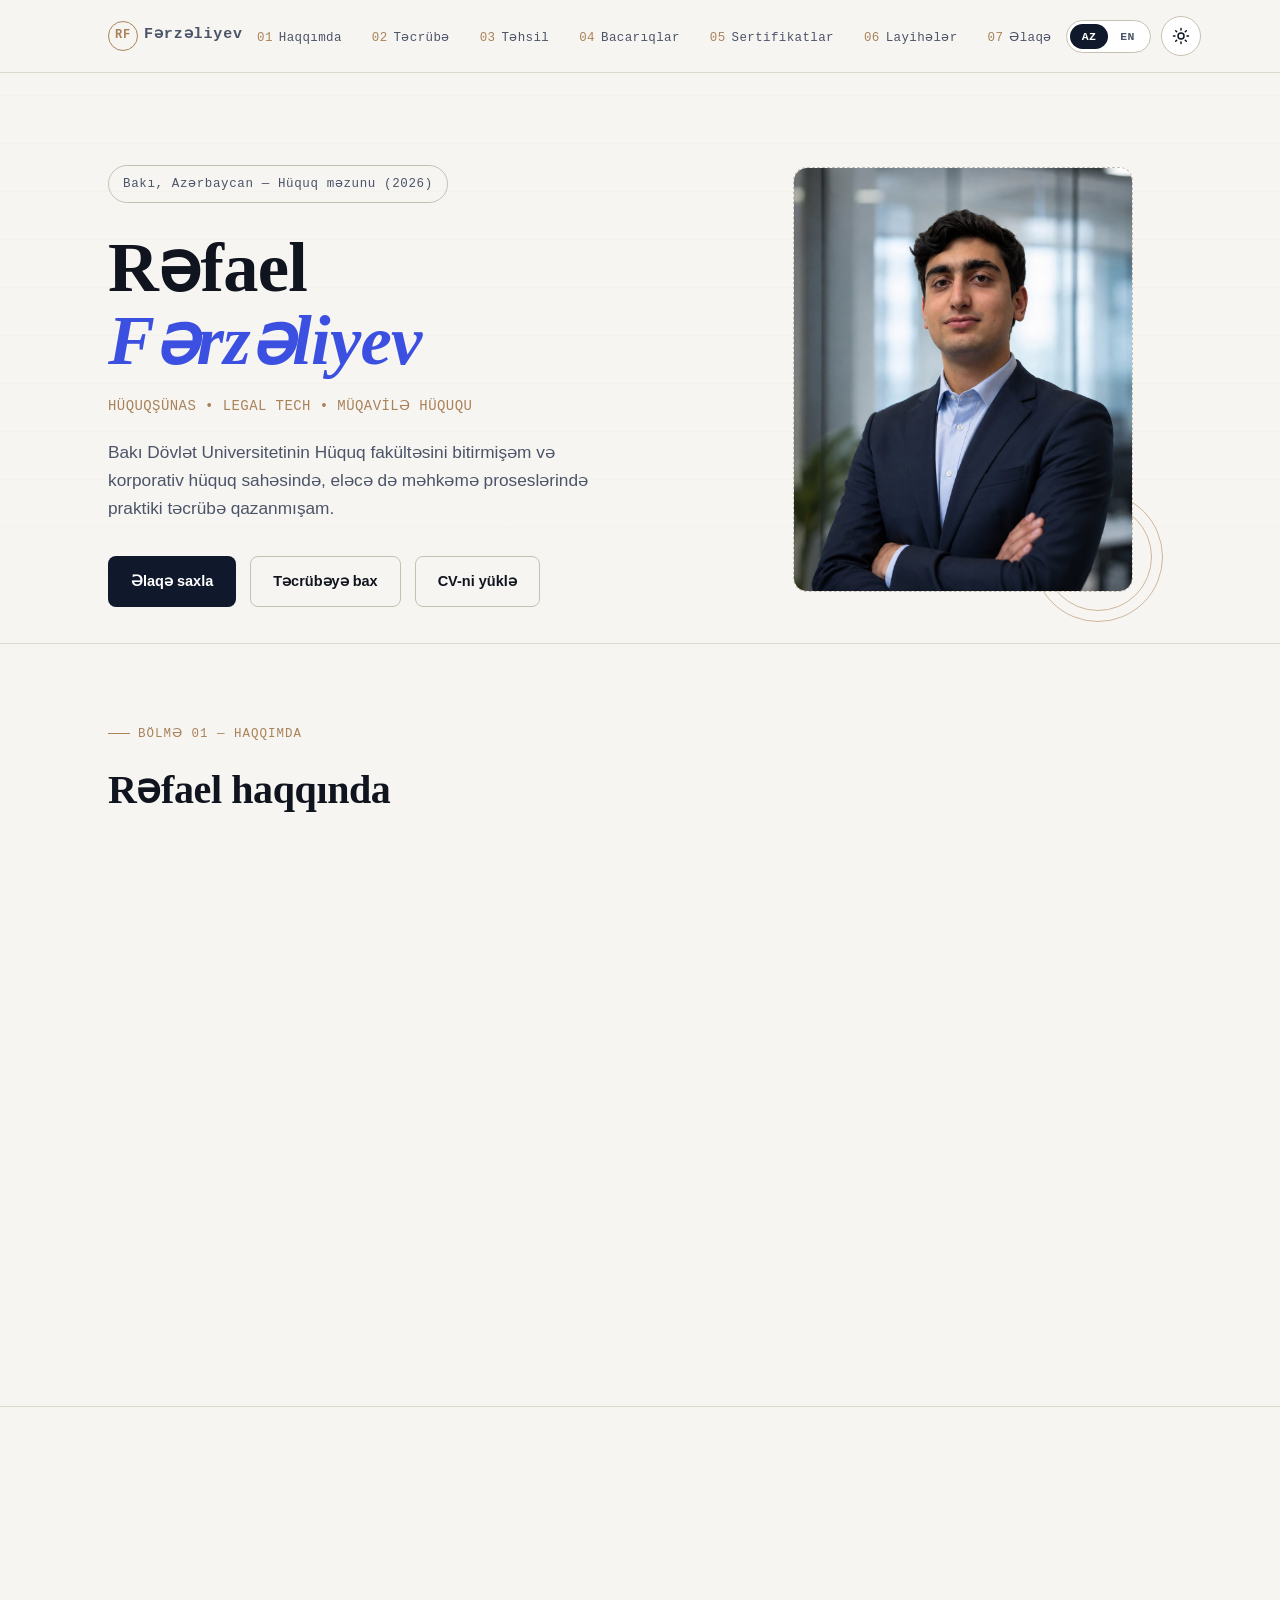
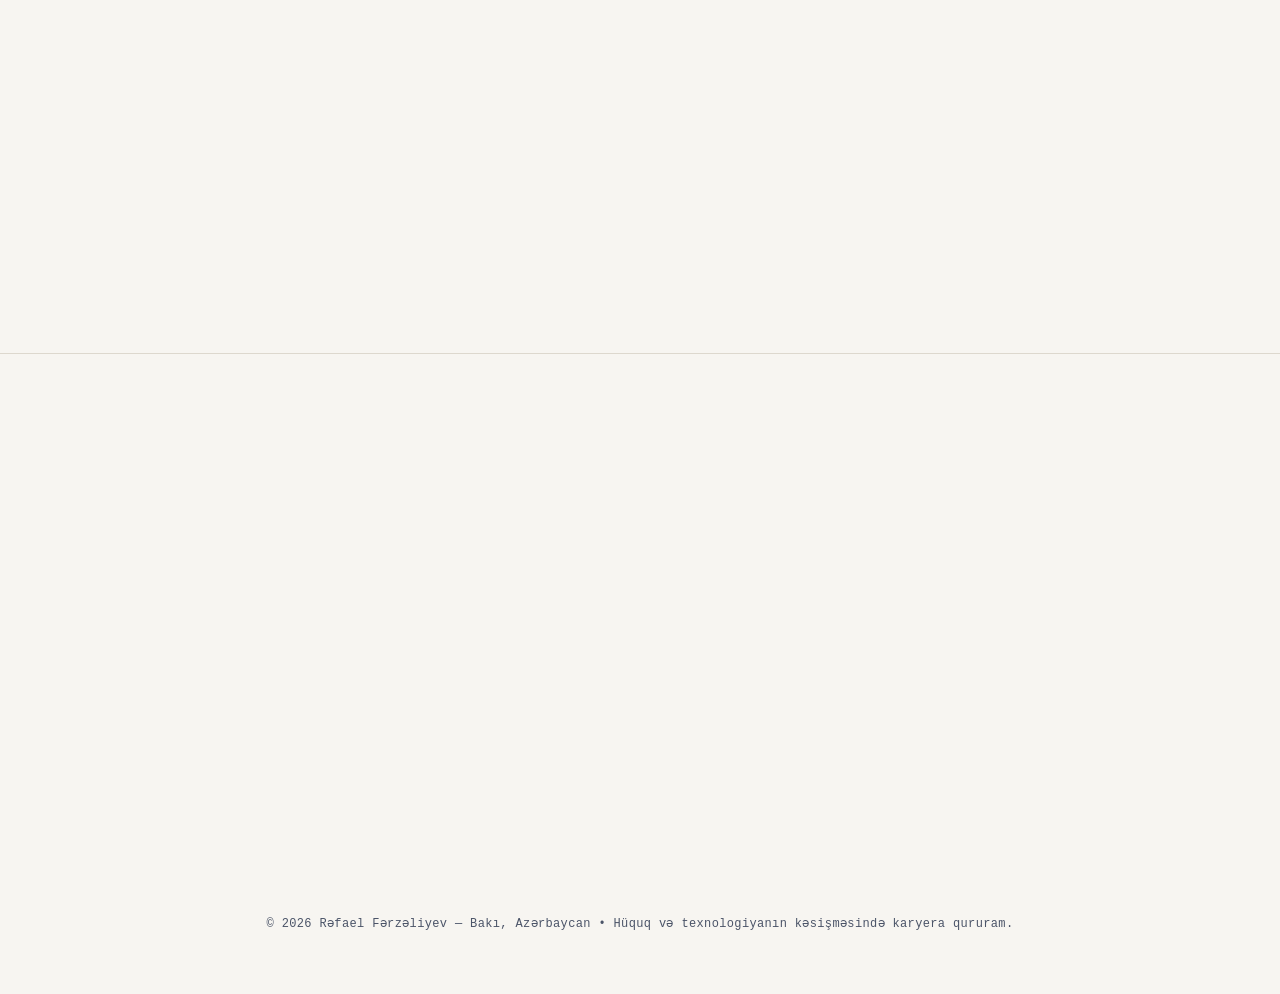
==== commit 6b7911ed: "englsih cv varioant" ====
--- a/index.html
+++ b/index.html
@@ -92,7 +92,7 @@
         <div class="hero-cta">
           <a class="btn btn-primary" href="#contact" data-i18n="hero.ctaContact">Əlaqə saxla</a>
           <a class="btn btn-ghost" href="#experience" data-i18n="hero.ctaExperience">Təcrübəyə bax</a>
-          <a class="btn btn-ghost" href="./assets/files/Rafael_Farzaliyev_CV.pdf" download data-i18n="hero.ctaDownload">CV Yüklə</a>
+          <a class="btn btn-ghost" id="cv-download-link" href="./assets/files/Rafael_Farzaliyev_CV.pdf" download data-i18n="hero.ctaDownload" data-i18n-href="hero.cvFile">CV Yüklə</a>
         </div>
       </div>
       <div class="hero-portrait">
